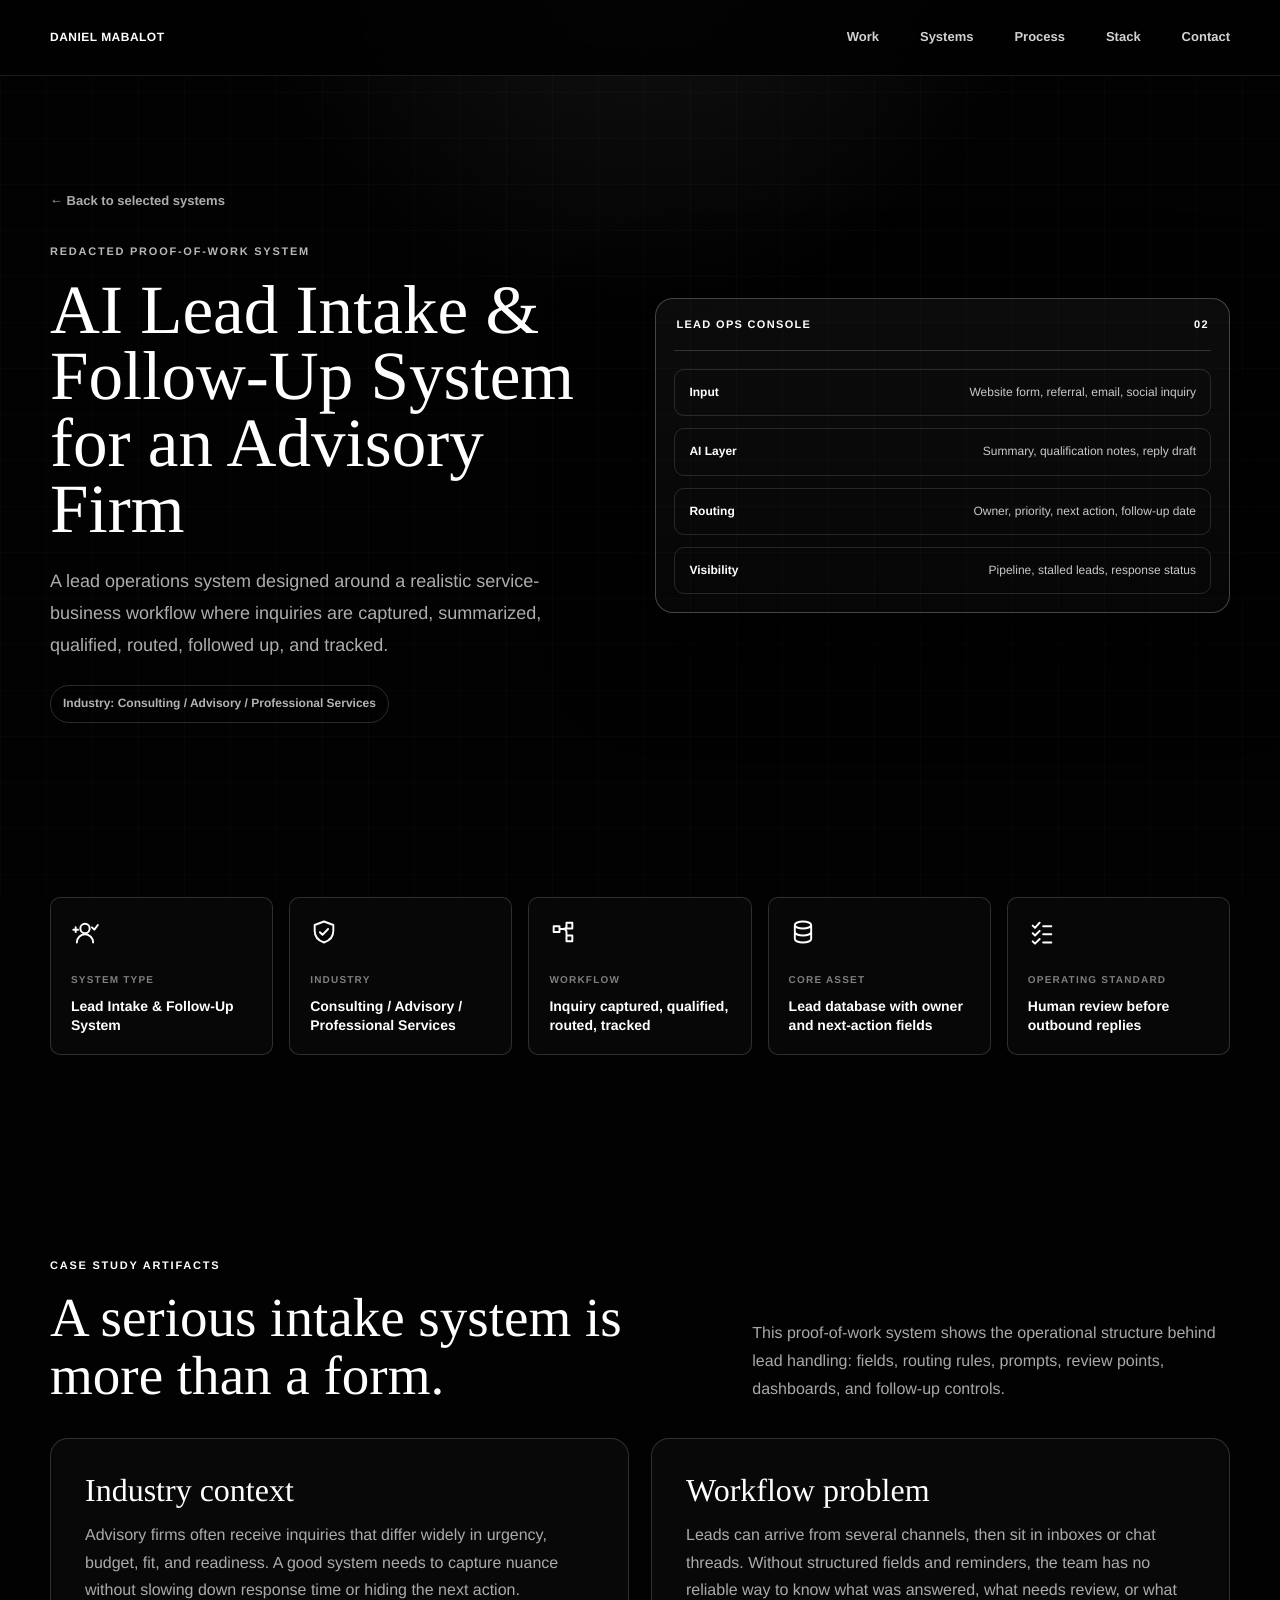
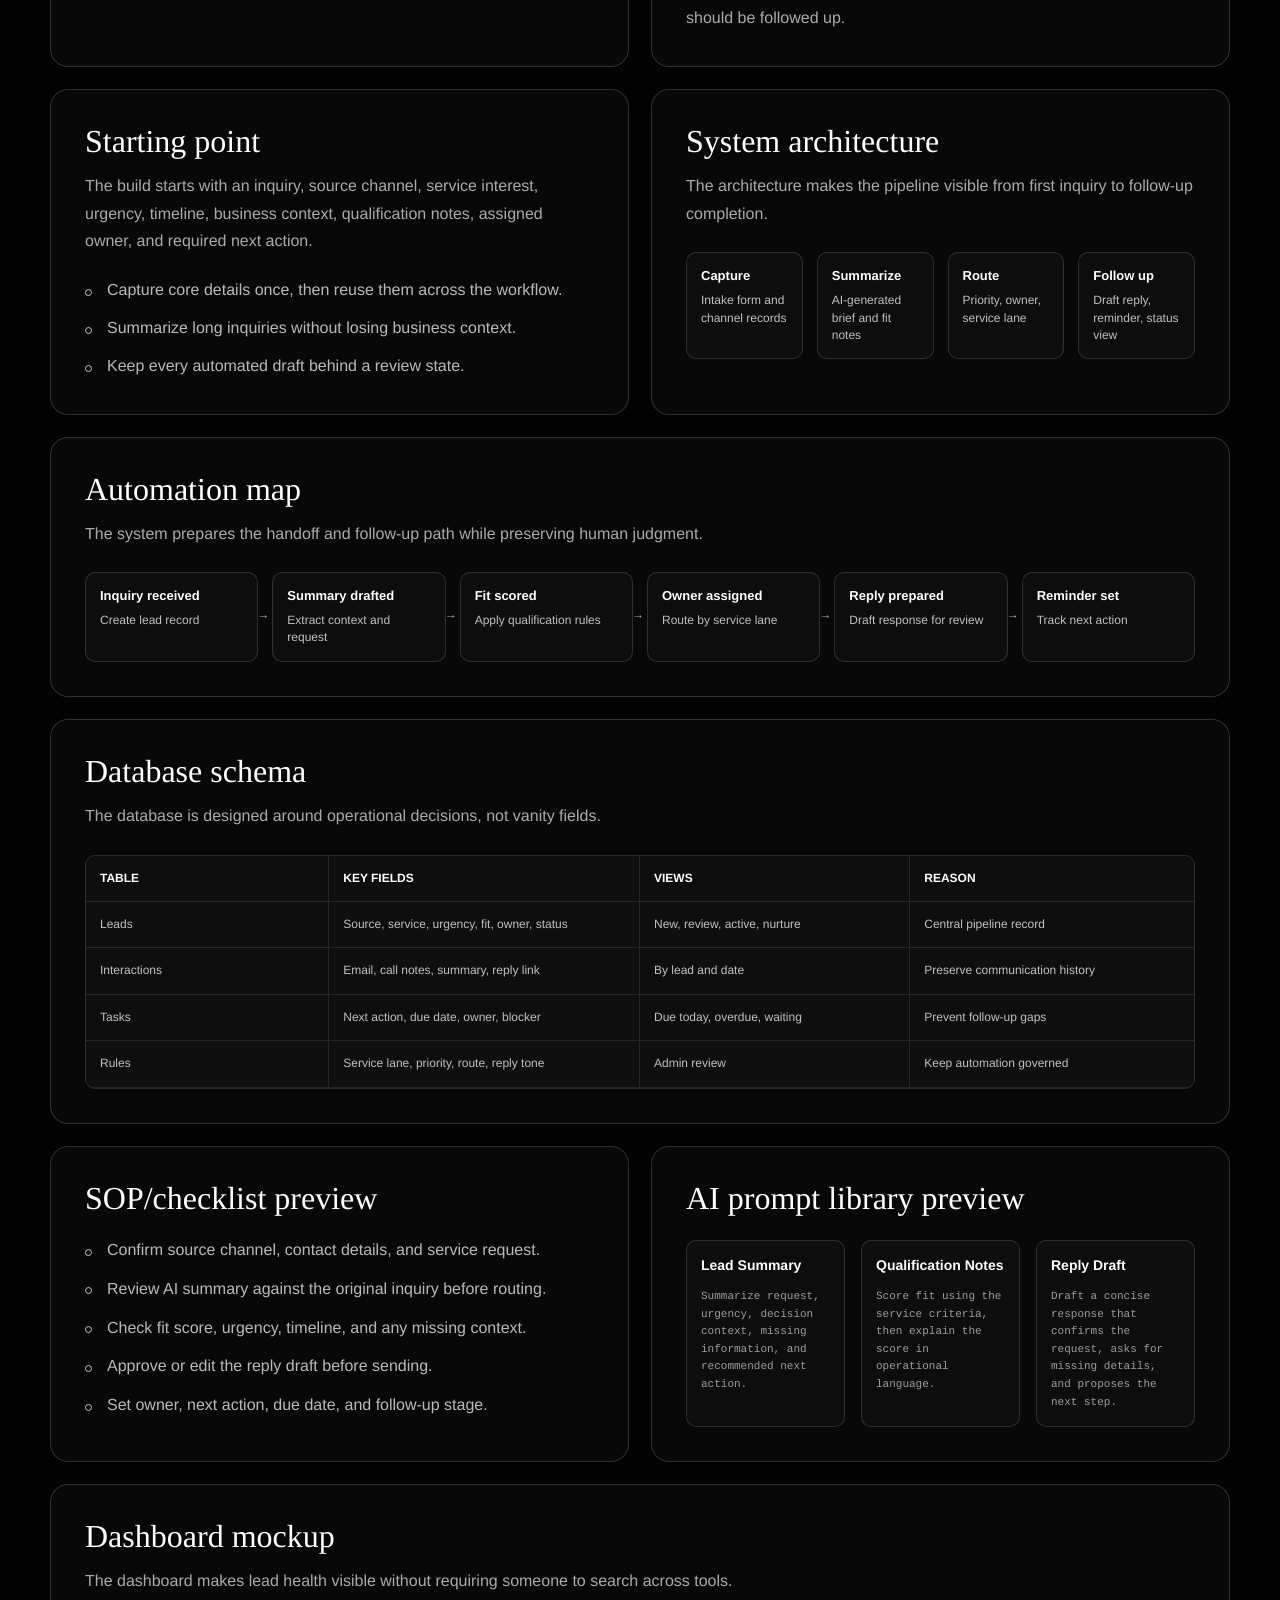
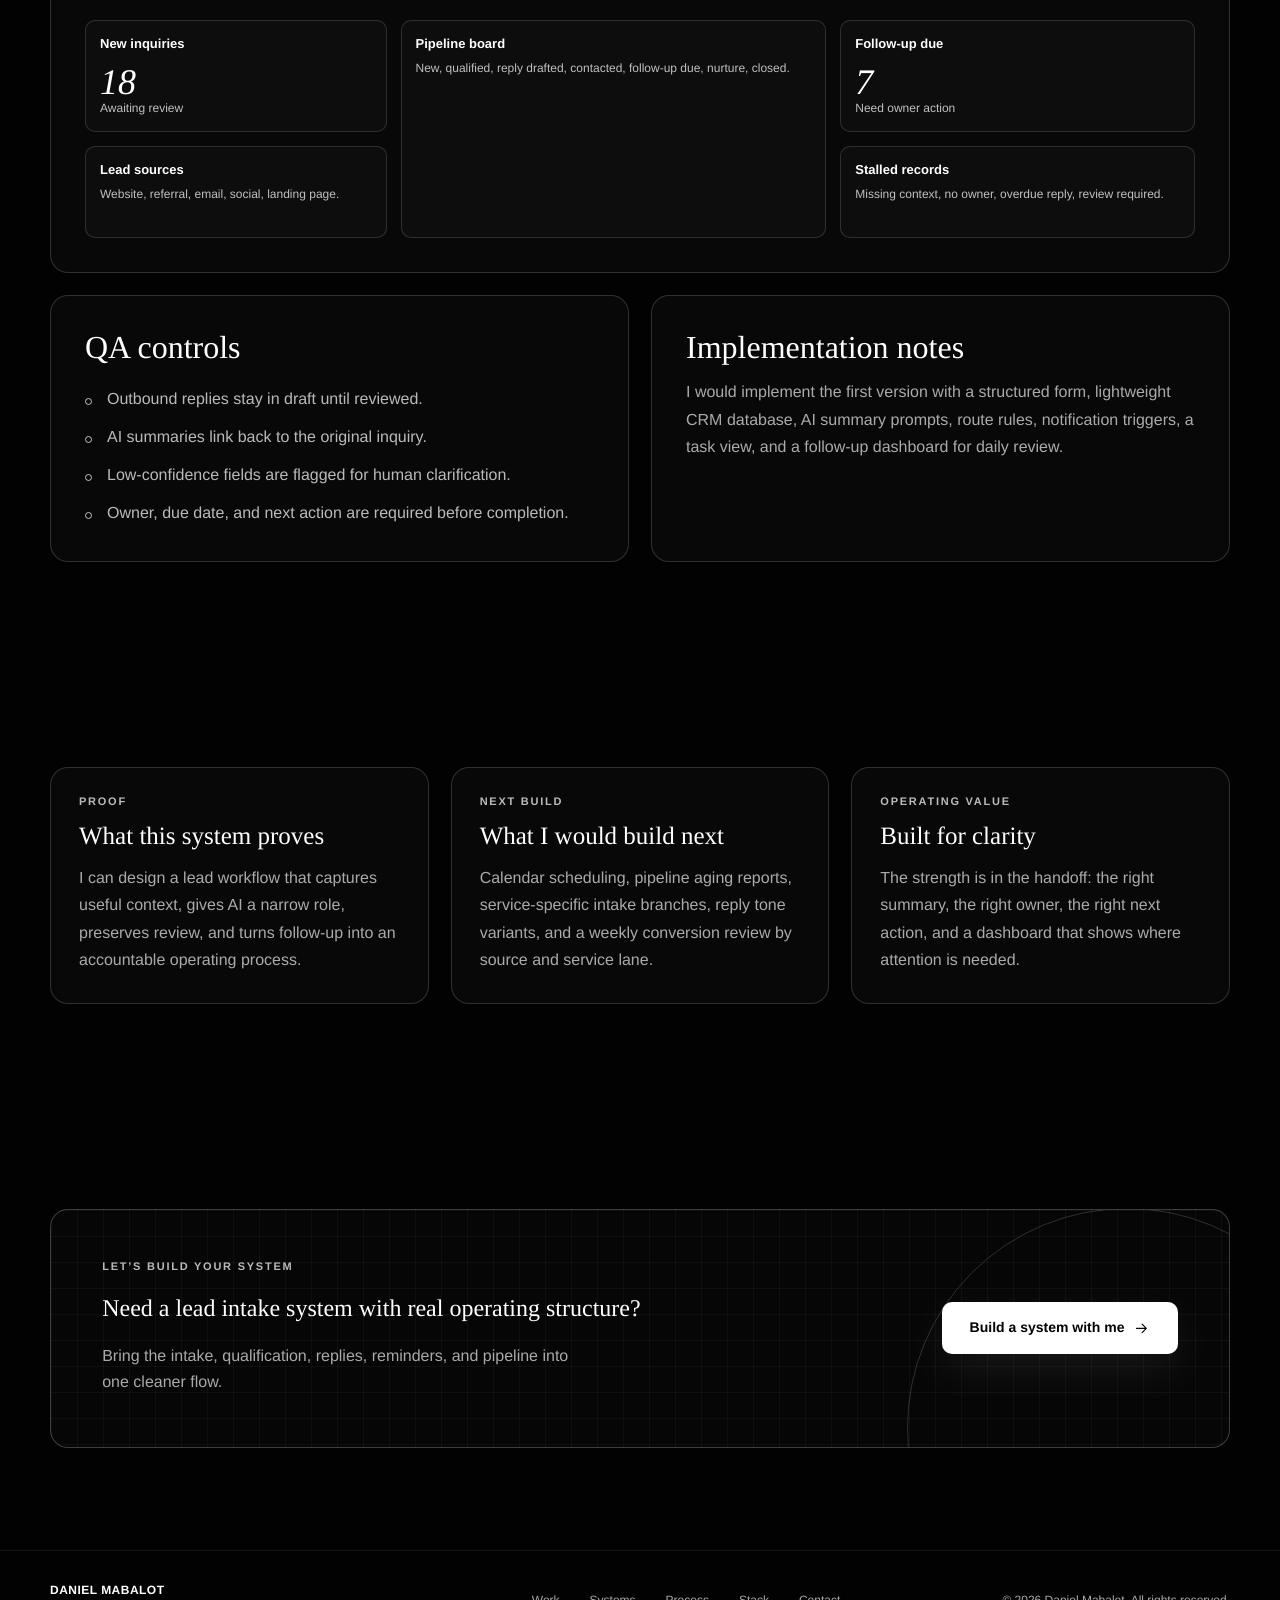
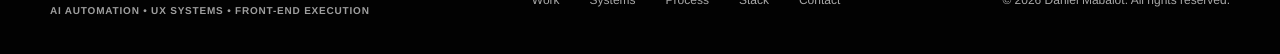
==== case-ai-lead-intake.html @ fab7bbd4 "Publish portfolio site" ====
<!DOCTYPE html>
<html lang="en">
  <head>
    <meta charset="UTF-8" />
    <meta name="viewport" content="width=device-width, initial-scale=1.0" />
    <meta
      name="description"
      content="Redacted Proof-of-Work System: AI Lead Intake & Follow-Up System for an Advisory Firm by Daniel Mabalot."
    />
    <title>AI Lead Intake &amp; Follow-Up System for an Advisory Firm — Daniel Mabalot</title>
    <meta name="theme-color" content="#020202" />
    <meta name="color-scheme" content="dark" />
    <link rel="canonical" href="https://dnyeldev.github.io/case-ai-lead-intake.html" />
    <meta property="og:site_name" content="Daniel Mabalot Portfolio" />
    <meta property="og:title" content="AI Lead Intake &amp; Follow-Up System for an Advisory Firm - Daniel Mabalot" />
    <meta
      property="og:description"
      content="Redacted Proof-of-Work System showing a structured intake, qualification, routing, follow-up, and tracking workflow."
    />
    <meta property="og:type" content="article" />
    <meta property="og:url" content="https://dnyeldev.github.io/case-ai-lead-intake.html" />
    <meta name="twitter:card" content="summary" />
    <meta name="twitter:title" content="AI Lead Intake &amp; Follow-Up System for an Advisory Firm - Daniel Mabalot" />
    <meta
      name="twitter:description"
      content="Redacted Proof-of-Work System showing a structured intake, qualification, routing, follow-up, and tracking workflow."
    />
    <link rel="stylesheet" href="styles.css?v=20260726" />
  </head>
  <body>
    <svg class="svg-sprite" aria-hidden="true">
      <symbol id="icon-intake" viewBox="0 0 24 24"><path d="M12 13a4 4 0 1 0 0-8 4 4 0 0 0 0 8ZM5 21a7 7 0 0 1 14 0M4 8v4M2 10h4M18 8l2 2 3-4"/></symbol>
      <symbol id="icon-file" viewBox="0 0 24 24"><path d="M7 3h7l4 4v14H7zM14 3v5h4M9.5 12h5M9.5 15.5h5M9.5 19h3"/></symbol>
      <symbol id="icon-process" viewBox="0 0 24 24"><path d="M4 7h5v5H4zM15 4h5v5h-5zM15 15h5v5h-5zM9 9.5h3.4c1.4 0 2.6-1.2 2.6-2.6M9 9.5h3.4c1.4 0 2.6 1.2 2.6 2.6v5.4"/></symbol>
      <symbol id="icon-deliver" viewBox="0 0 24 24"><path d="m4 12 16-7-5 16-3-7zM20 5l-8 9"/></symbol>
      <symbol id="icon-shield" viewBox="0 0 24 24"><path d="M12 3 20 6v5c0 5-3.2 8.5-8 10-4.8-1.5-8-5-8-10V6zM8.5 12.2l2.2 2.2 4.8-5"/></symbol>
      <symbol id="icon-target" viewBox="0 0 24 24"><path d="M12 21a9 9 0 1 0 0-18 9 9 0 0 0 0 18ZM12 16a4 4 0 1 0 0-8 4 4 0 0 0 0 8ZM12 2v4M12 18v4M2 12h4M18 12h4"/></symbol>
      <symbol id="icon-layers" viewBox="0 0 24 24"><path d="m12 3 8 4-8 4-8-4zM4 12l8 4 8-4M4 17l8 4 8-4"/></symbol>
      <symbol id="icon-grid" viewBox="0 0 24 24"><path d="M4 5h6v6H4zM14 5h6v6h-6zM4 15h6v4H4zM14 15h6v4h-6z"/></symbol>
      <symbol id="icon-code" viewBox="0 0 24 24"><path d="m9 7-5 5 5 5M15 7l5 5-5 5M13 4l-2 16"/></symbol>
      <symbol id="icon-database" viewBox="0 0 24 24"><path d="M5 6c0-1.7 3.1-3 7-3s7 1.3 7 3-3.1 3-7 3-7-1.3-7-3zM5 6v6c0 1.7 3.1 3 7 3s7-1.3 7-3V6M5 12v6c0 1.7 3.1 3 7 3s7-1.3 7-3v-6"/></symbol>
      <symbol id="icon-chart" viewBox="0 0 24 24"><path d="M4 19V5M4 19h16M8 16v-5M12 16V8M16 16v-8M20 16v-3"/></symbol>
      <symbol id="icon-checklist" viewBox="0 0 24 24"><path d="M4 6.5 6 8.5 10 4M13 7h7M4 13l2 2 4-4M13 14h7M4 20l2 2 4-4M13 21h7"/></symbol>
      <symbol id="icon-arrow" viewBox="0 0 24 24"><path d="M5 12h14M13 6l6 6-6 6"/></symbol>
      <symbol id="icon-ai" viewBox="0 0 24 24"><path d="M9 4.5a3 3 0 0 0-3 3v.4a3.4 3.4 0 0 0 0 6.2v.4a3 3 0 0 0 4.8 2.4M15 4.5a3 3 0 0 1 3 3v.4a3.4 3.4 0 0 1 0 6.2v.4a3 3 0 0 1-4.8 2.4M12 5v14M8.5 9H12M12 15h3.5M8.5 13H12M12 10h3.5"/></symbol>
    </svg>

    <a class="skip-link" href="#main">Skip to content</a>

    <header class="site-header" data-header>
      <div class="container header-inner">
        <a class="brand" href="./" aria-label="Daniel Mabalot home">
          <span>DANIEL MABALOT</span>
        </a>
        <button class="nav-toggle" type="button" aria-expanded="false" aria-controls="site-nav" aria-label="Toggle navigation" data-nav-toggle>
          <span></span><span></span>
        </button>
        <nav class="site-nav" id="site-nav" aria-label="Primary navigation" data-nav>
          <a href="./#work">Work</a>
          <a href="./#systems">Systems</a>
          <a href="./#process">Process</a>
          <a href="./#stack">Stack</a>
          <a href="./#contact">Contact</a>
        </nav>
      </div>
    </header>

    <main id="main" class="case-page">
      <section class="case-hero">
        <div class="container case-hero-grid">
          <div class="reveal">
            <a class="back-link" href="./#work">← Back to selected systems</a>
            <p class="eyebrow">Redacted Proof-of-Work System</p>
            <h1 class="case-title">AI Lead Intake &amp; Follow-Up System for an Advisory Firm</h1>
            <p class="case-subtitle">
              A lead operations system designed around a realistic service-business workflow where inquiries are
              captured, summarized, qualified, routed, followed up, and tracked.
            </p>
            <span class="proof-note">Industry: Consulting / Advisory / Professional Services</span>
          </div>

          <aside class="case-console reveal" aria-label="Lead intake console">
            <div class="case-console-title"><span>Lead Ops Console</span><span>02</span></div>
            <div class="console-stack">
              <span><b>Input</b> Website form, referral, email, social inquiry</span>
              <span><b>AI Layer</b> Summary, qualification notes, reply draft</span>
              <span><b>Routing</b> Owner, priority, next action, follow-up date</span>
              <span><b>Visibility</b> Pipeline, stalled leads, response status</span>
            </div>
          </aside>
        </div>
      </section>

      <section class="section">
        <div class="container snapshot-grid">
          <article class="reveal"><svg><use href="#icon-intake"></use></svg><span>System Type</span><strong>Lead Intake &amp; Follow-Up System</strong></article>
          <article class="reveal"><svg><use href="#icon-shield"></use></svg><span>Industry</span><strong>Consulting / Advisory / Professional Services</strong></article>
          <article class="reveal"><svg><use href="#icon-process"></use></svg><span>Workflow</span><strong>Inquiry captured, qualified, routed, tracked</strong></article>
          <article class="reveal"><svg><use href="#icon-database"></use></svg><span>Core Asset</span><strong>Lead database with owner and next-action fields</strong></article>
          <article class="reveal"><svg><use href="#icon-checklist"></use></svg><span>Operating Standard</span><strong>Human review before outbound replies</strong></article>
        </div>
      </section>

      <section class="section">
        <div class="container case-section-heading">
          <div>
            <p class="eyebrow reveal">Case Study Artifacts</p>
            <h2 class="case-section-title reveal">A serious intake system is more than a form.</h2>
          </div>
          <p class="reveal">
            This proof-of-work system shows the operational structure behind lead handling: fields, routing rules,
            prompts, review points, dashboards, and follow-up controls.
          </p>
        </div>

        <div class="container artifact-grid">
          <article class="artifact-card reveal">
            <h3>Industry context</h3>
            <p>
              Advisory firms often receive inquiries that differ widely in urgency, budget, fit, and readiness. A good
              system needs to capture nuance without slowing down response time or hiding the next action.
            </p>
          </article>

          <article class="artifact-card reveal">
            <h3>Workflow problem</h3>
            <p>
              Leads can arrive from several channels, then sit in inboxes or chat threads. Without structured fields and
              reminders, the team has no reliable way to know what was answered, what needs review, or what should be
              followed up.
            </p>
          </article>

          <article class="artifact-card reveal">
            <h3>Starting point</h3>
            <p>
              The build starts with an inquiry, source channel, service interest, urgency, timeline, business context,
              qualification notes, assigned owner, and required next action.
            </p>
            <ul class="artifact-list">
              <li>Capture core details once, then reuse them across the workflow.</li>
              <li>Summarize long inquiries without losing business context.</li>
              <li>Keep every automated draft behind a review state.</li>
            </ul>
          </article>

          <article class="artifact-card reveal">
            <h3>System architecture</h3>
            <p>The architecture makes the pipeline visible from first inquiry to follow-up completion.</p>
            <div class="architecture-grid">
              <span><b>Capture</b> Intake form and channel records</span>
              <span><b>Summarize</b> AI-generated brief and fit notes</span>
              <span><b>Route</b> Priority, owner, service lane</span>
              <span><b>Follow up</b> Draft reply, reminder, status view</span>
            </div>
          </article>

          <article class="artifact-card wide reveal">
            <h3>Automation map</h3>
            <p>The system prepares the handoff and follow-up path while preserving human judgment.</p>
            <div class="automation-map">
              <span><b>Inquiry received</b> Create lead record</span>
              <span><b>Summary drafted</b> Extract context and request</span>
              <span><b>Fit scored</b> Apply qualification rules</span>
              <span><b>Owner assigned</b> Route by service lane</span>
              <span><b>Reply prepared</b> Draft response for review</span>
              <span><b>Reminder set</b> Track next action</span>
            </div>
          </article>

          <article class="artifact-card wide reveal">
            <h3>Database schema</h3>
            <p>The database is designed around operational decisions, not vanity fields.</p>
            <div class="schema-table">
              <span>Table</span><span>Key Fields</span><span>Views</span><span>Reason</span>
              <span>Leads</span><span>Source, service, urgency, fit, owner, status</span><span>New, review, active, nurture</span><span>Central pipeline record</span>
              <span>Interactions</span><span>Email, call notes, summary, reply link</span><span>By lead and date</span><span>Preserve communication history</span>
              <span>Tasks</span><span>Next action, due date, owner, blocker</span><span>Due today, overdue, waiting</span><span>Prevent follow-up gaps</span>
              <span>Rules</span><span>Service lane, priority, route, reply tone</span><span>Admin review</span><span>Keep automation governed</span>
            </div>
          </article>

          <article class="artifact-card reveal">
            <h3>SOP/checklist preview</h3>
            <ul class="checklist-preview">
              <li>Confirm source channel, contact details, and service request.</li>
              <li>Review AI summary against the original inquiry before routing.</li>
              <li>Check fit score, urgency, timeline, and any missing context.</li>
              <li>Approve or edit the reply draft before sending.</li>
              <li>Set owner, next action, due date, and follow-up stage.</li>
            </ul>
          </article>

          <article class="artifact-card reveal">
            <h3>AI prompt library preview</h3>
            <div class="prompt-library-grid">
              <div class="prompt-card">
                <strong>Lead Summary</strong>
                <code>Summarize request, urgency, decision context, missing information, and recommended next action.</code>
              </div>
              <div class="prompt-card">
                <strong>Qualification Notes</strong>
                <code>Score fit using the service criteria, then explain the score in operational language.</code>
              </div>
              <div class="prompt-card">
                <strong>Reply Draft</strong>
                <code>Draft a concise response that confirms the request, asks for missing details, and proposes the next step.</code>
              </div>
            </div>
          </article>

          <article class="artifact-card wide reveal">
            <h3>Dashboard mockup</h3>
            <p>The dashboard makes lead health visible without requiring someone to search across tools.</p>
            <div class="dashboard-mockup">
              <span><b>New inquiries</b><i class="metric-number">18</i>Awaiting review</span>
              <span><b>Pipeline board</b> New, qualified, reply drafted, contacted, follow-up due, nurture, closed.</span>
              <span><b>Follow-up due</b><i class="metric-number">7</i>Need owner action</span>
              <span><b>Lead sources</b> Website, referral, email, social, landing page.</span>
              <span><b>Stalled records</b> Missing context, no owner, overdue reply, review required.</span>
            </div>
          </article>

          <article class="artifact-card reveal">
            <h3>QA controls</h3>
            <ul class="artifact-list">
              <li>Outbound replies stay in draft until reviewed.</li>
              <li>AI summaries link back to the original inquiry.</li>
              <li>Low-confidence fields are flagged for human clarification.</li>
              <li>Owner, due date, and next action are required before completion.</li>
            </ul>
          </article>

          <article class="artifact-card reveal">
            <h3>Implementation notes</h3>
            <p>
              I would implement the first version with a structured form, lightweight CRM database, AI summary prompts,
              route rules, notification triggers, a task view, and a follow-up dashboard for daily review.
            </p>
          </article>
        </div>
      </section>

      <section class="section">
        <div class="container outcome-grid">
          <article class="outcome-card reveal">
            <p class="eyebrow">Proof</p>
            <h3>What this system proves</h3>
            <p>
              I can design a lead workflow that captures useful context, gives AI a narrow role, preserves review, and
              turns follow-up into an accountable operating process.
            </p>
          </article>
          <article class="outcome-card reveal">
            <p class="eyebrow">Next Build</p>
            <h3>What I would build next</h3>
            <p>
              Calendar scheduling, pipeline aging reports, service-specific intake branches, reply tone variants, and a
              weekly conversion review by source and service lane.
            </p>
          </article>
          <article class="outcome-card reveal">
            <p class="eyebrow">Operating Value</p>
            <h3>Built for clarity</h3>
            <p>
              The strength is in the handoff: the right summary, the right owner, the right next action, and a dashboard
              that shows where attention is needed.
            </p>
          </article>
        </div>
      </section>

      <section class="section case-cta">
        <div class="container cta-panel reveal">
          <div class="cta-copy">
            <p class="eyebrow">Let’s Build Your System</p>
            <h2>Need a lead intake system with real operating structure?</h2>
            <p>Bring the intake, qualification, replies, reminders, and pipeline into one cleaner flow.</p>
          </div>
          <a class="button button-primary" href="mailto:daniel.mabalot@icloud.com">Build a system with me <svg><use href="#icon-arrow"></use></svg></a>
        </div>
      </section>
    </main>

    <footer class="site-footer">
      <div class="container footer-inner">
        <a class="brand footer-brand" href="./" aria-label="Daniel Mabalot home">
          <span><strong>DANIEL MABALOT</strong><em>AI AUTOMATION • UX SYSTEMS • FRONT-END EXECUTION</em></span>
        </a>
        <nav aria-label="Footer navigation">
          <a href="./#work">Work</a>
          <a href="./#systems">Systems</a>
          <a href="./#process">Process</a>
          <a href="./#stack">Stack</a>
          <a href="./#contact">Contact</a>
        </nav>
        <p>© 2026 Daniel Mabalot. All rights reserved.</p>
      </div>
    </footer>

    <script src="script.js?v=20260728"></script>
  </body>
</html>
---- styles.css ----
:root {
  --black: #020202;
  --black-2: #080808;
  --black-3: #101010;
  --white: #ffffff;
  --off-white: #f4f2ee;
  --gray-100: #eeeeee;
  --gray-300: #c7c7c7;
  --gray-500: #858585;
  --gray-700: #444444;
  --border-dark: rgba(255, 255, 255, 0.16);
  --border-strong: rgba(255, 255, 255, 0.28);
  --border-light: rgba(0, 0, 0, 0.12);
  --container: 1180px;
  --container-wide: 1240px;
  --header-height: 76px;
  --radius-sm: 10px;
  --radius-md: 18px;
  --radius-lg: 24px;
  --heading-font: ui-serif, Georgia, Cambria, "Times New Roman", serif;
  --body-font: -apple-system, BlinkMacSystemFont, "SF Pro Text", "Inter", "Helvetica Neue", Arial, sans-serif;
  --mono-font: "SFMono-Regular", Consolas, "Liberation Mono", Menlo, monospace;
  --ease: cubic-bezier(0.22, 1, 0.36, 1);
  color-scheme: dark;
}

*,
*::before,
*::after {
  box-sizing: border-box;
}

html {
  scroll-behavior: smooth;
  scroll-padding-top: calc(var(--header-height) + 22px);
}

body {
  position: relative;
  min-width: 320px;
  margin: 0;
  overflow-x: hidden;
  background: var(--black);
  color: rgba(255, 255, 255, 0.9);
  font-family: var(--body-font);
  font-size: 16px;
  line-height: 1.6;
  letter-spacing: 0;
  -webkit-font-smoothing: antialiased;
  text-rendering: geometricPrecision;
}

body::before {
  position: fixed;
  inset: 0;
  z-index: -2;
  content: "";
  background:
    linear-gradient(rgba(255, 255, 255, 0.018) 1px, transparent 1px),
    linear-gradient(90deg, rgba(255, 255, 255, 0.018) 1px, transparent 1px),
    radial-gradient(circle at 50% -12%, rgba(255, 255, 255, 0.08), transparent 38%);
  background-size: 46px 46px, 46px 46px, 100% 820px;
  background-repeat: repeat, repeat, no-repeat;
}

body.nav-open {
  overflow: hidden;
}

a {
  color: inherit;
  text-decoration: none;
}

button,
a {
  -webkit-tap-highlight-color: transparent;
}

button {
  font: inherit;
}

p,
h1,
h2,
h3,
h4,
ul,
ol {
  margin: 0;
}

ul,
ol {
  padding: 0;
}

li {
  list-style: none;
}

:focus-visible {
  outline: 2px solid currentColor;
  outline-offset: 4px;
}

.svg-sprite {
  position: absolute;
  width: 0;
  height: 0;
  overflow: hidden;
}

svg {
  width: 1.25rem;
  height: 1.25rem;
  fill: none;
  stroke: currentColor;
  stroke-width: 1.65;
  stroke-linecap: round;
  stroke-linejoin: round;
}

.skip-link {
  position: fixed;
  left: 1rem;
  top: 1rem;
  z-index: 1000;
  transform: translateY(-150%);
  border: 1px solid var(--white);
  border-radius: var(--radius-sm);
  background: var(--white);
  color: var(--black);
  padding: 0.7rem 1rem;
  font-size: 0.84rem;
  font-weight: 800;
  transition: transform 180ms var(--ease);
}

.skip-link:focus {
  transform: translateY(0);
}

.container {
  width: min(100% - 44px, var(--container));
  margin-inline: auto;
}

.container-wide {
  width: min(100% - 44px, var(--container-wide));
  margin-inline: auto;
}

.eyebrow {
  color: currentColor;
  font-family: var(--body-font);
  font-size: 11px;
  font-weight: 820;
  letter-spacing: 0.16em;
  line-height: 1.2;
  text-transform: uppercase;
  opacity: 0.72;
}

.hero-title,
.section-title,
.case-title,
.case-section-title,
.story-copy h2,
.visual-card h3,
.system-card h3,
.artifact-card h3,
.artifact-card h4,
.outcome-card h3,
.cta-copy h2,
.case-cta h2 {
  font-family: var(--heading-font);
  font-weight: 500;
  letter-spacing: 0;
}

.hero-title {
  max-width: 660px;
  color: var(--white);
  font-size: clamp(42px, 3.9vw, 56px);
  line-height: 1.05;
}

.section-title {
  max-width: 700px;
  color: var(--white);
  font-size: clamp(34px, 4.4vw, 58px);
  line-height: 1.02;
}

.title-line {
  display: block;
}

.lead-line {
  display: block;
}

#systems-title {
  max-width: 860px;
}

.section-lead,
.hero-lead,
.case-subtitle {
  max-width: 680px;
  color: rgba(255, 255, 255, 0.68);
  font-size: clamp(16px, 1.55vw, 18px);
  line-height: 1.76;
}

.button {
  display: inline-flex;
  align-items: center;
  justify-content: center;
  gap: 0.55rem;
  min-height: 52px;
  border: 1px solid transparent;
  border-radius: var(--radius-sm);
  padding: 0.92rem 1.16rem;
  font-size: 14px;
  font-weight: 800;
  line-height: 1.12;
  text-align: center;
  transition: transform 180ms var(--ease), background 180ms var(--ease), border-color 180ms var(--ease);
}

.button:hover {
  transform: translateY(-2px);
}

.button svg {
  width: 1.05rem;
  height: 1.05rem;
}

.button-primary {
  background: var(--white);
  color: var(--black);
  box-shadow: 0 16px 48px rgba(255, 255, 255, 0.08);
}

.button-primary:hover {
  background: var(--gray-100);
}

.button-secondary {
  border-color: var(--border-strong);
  color: var(--white);
}

.button-secondary:hover {
  border-color: rgba(255, 255, 255, 0.42);
  background: rgba(255, 255, 255, 0.06);
}

.site-header {
  position: sticky;
  top: 0;
  z-index: 100;
  height: var(--header-height);
  border-bottom: 1px solid rgba(255, 255, 255, 0.1);
  background: rgba(2, 2, 2, 0.86);
  backdrop-filter: blur(18px);
}

.header-inner {
  display: flex;
  align-items: center;
  justify-content: space-between;
  height: 100%;
  gap: 2rem;
}

.brand {
  display: inline-flex;
  align-items: center;
  min-width: max-content;
  color: var(--white);
  font-size: 12px;
  font-weight: 850;
  letter-spacing: 0.04em;
  text-transform: uppercase;
}

.site-nav {
  display: flex;
  align-items: center;
  gap: clamp(1.4rem, 3.2vw, 3.4rem);
}

.site-nav a {
  position: relative;
  color: rgba(255, 255, 255, 0.82);
  font-size: 13px;
  font-weight: 750;
  transition: color 160ms var(--ease);
}

.site-nav a:hover,
.site-nav a.is-active,
.site-nav a[aria-current="true"] {
  color: var(--white);
}

.site-nav a::after {
  position: absolute;
  left: 0;
  right: 0;
  bottom: -10px;
  height: 1px;
  transform: scaleX(0);
  transform-origin: center;
  background: rgba(255, 255, 255, 0.76);
  content: "";
  transition: transform 180ms var(--ease);
}

.site-nav a:hover::after,
.site-nav a.is-active::after,
.site-nav a[aria-current="true"]::after {
  transform: scaleX(1);
}

.nav-toggle {
  display: none;
  width: 44px;
  height: 44px;
  border: 1px solid var(--border-dark);
  border-radius: var(--radius-sm);
  background: transparent;
  color: var(--white);
}

.nav-toggle span {
  display: block;
  width: 18px;
  height: 1px;
  margin: 5px auto;
  background: currentColor;
  transition: transform 180ms var(--ease), opacity 180ms var(--ease);
}

.nav-toggle[aria-expanded="true"] span:first-child {
  transform: translateY(3px) rotate(45deg);
}

.nav-toggle[aria-expanded="true"] span:last-child {
  transform: translateY(-3px) rotate(-45deg);
}

.hero {
  padding: clamp(54px, 6vw, 88px) 0 clamp(58px, 6vw, 82px);
}

.hero-layout {
  display: grid;
  grid-template-columns: minmax(0, 0.9fr) minmax(560px, 1.22fr);
  align-items: center;
  gap: clamp(56px, 7vw, 118px);
  width: min(100% - 128px, 1500px);
}

.hero-copy {
  display: grid;
  gap: 30px;
}

.hero-actions {
  display: flex;
  flex-wrap: wrap;
  gap: 20px;
  padding-top: 4px;
}

.cred-row {
  display: grid;
  grid-template-columns: repeat(3, minmax(0, 1fr));
  gap: 28px;
  margin-top: 44px;
  padding-top: 36px;
  border-top: 1px solid var(--border-dark);
}

.cred-row article {
  display: grid;
  grid-template-columns: auto minmax(0, 1fr);
  gap: 16px;
  min-width: 0;
}

.cred-row svg {
  width: 34px;
  height: 34px;
}

.cred-row strong {
  display: block;
  color: var(--white);
  font-size: 14px;
  line-height: 1.28;
}

.cred-row span {
  display: block;
  margin-top: 7px;
  color: rgba(255, 255, 255, 0.62);
  font-size: 12px;
  line-height: 1.45;
}

.system-console,
.case-console {
  min-width: 0;
  border: 1px solid rgba(255, 255, 255, 0.24);
  border-radius: var(--radius-md);
  background: linear-gradient(180deg, rgba(255, 255, 255, 0.045), rgba(255, 255, 255, 0.018));
  box-shadow: 0 32px 100px rgba(0, 0, 0, 0.52);
  overflow: hidden;
}

.console-topbar {
  display: flex;
  align-items: center;
  justify-content: space-between;
  padding: 22px 26px;
  border-bottom: 1px solid var(--border-dark);
  color: var(--white);
  font-size: 11px;
  font-weight: 850;
  letter-spacing: 0.12em;
  text-transform: uppercase;
}

.console-section-title,
.panel-label {
  color: rgba(255, 255, 255, 0.78);
  font-size: 10px;
  font-weight: 850;
  letter-spacing: 0.09em;
  text-transform: uppercase;
}

.console-section-title {
  padding: 24px 28px 16px;
}

.console-pipeline {
  display: grid;
  grid-template-columns: repeat(5, minmax(0, 1fr));
  gap: 38px;
  padding: 0 28px 32px;
}

.console-pipeline > div {
  position: relative;
  display: grid;
  place-items: center;
  min-height: 112px;
  border: 1px solid var(--border-dark);
  border-radius: var(--radius-sm);
  padding: 18px 12px;
  text-align: center;
}

.console-pipeline > div:not(:last-child)::after {
  position: absolute;
  right: -28px;
  top: 50%;
  content: "→";
  color: rgba(255, 255, 255, 0.72);
  transform: translateY(-50%);
}

.console-pipeline svg {
  width: 28px;
  height: 28px;
  margin-bottom: 10px;
}

.console-pipeline strong,
.console-pipeline span {
  display: block;
}

.console-pipeline strong {
  color: var(--white);
  font-size: 12px;
}

.console-pipeline span {
  margin-top: 5px;
  color: rgba(255, 255, 255, 0.56);
  font-size: 10px;
  font-style: italic;
}

.console-grid {
  display: grid;
  grid-template-columns: 0.92fr 1.68fr;
  border-top: 1px solid var(--border-dark);
}

.console-panel {
  min-width: 0;
  min-height: 188px;
  border-right: 1px solid var(--border-dark);
  border-bottom: 1px solid var(--border-dark);
  padding: 24px;
}

.console-panel:nth-child(2n) {
  border-right: 0;
}

.status-line {
  display: flex;
  align-items: center;
  justify-content: space-between;
  gap: 12px;
  margin-top: 18px;
  color: rgba(255, 255, 255, 0.75);
  font-size: 11px;
}

.status-line strong {
  display: inline-flex;
  align-items: center;
  gap: 5px;
  color: var(--white);
  font-size: 10px;
  font-weight: 760;
}

.status-line strong::before {
  width: 5px;
  height: 5px;
  border-radius: 50%;
  background: var(--white);
  content: "";
}

.console-table {
  display: grid;
  grid-template-columns: 0.7fr 1.3fr 1fr 0.8fr 0.9fr;
  gap: 16px 22px;
  margin-top: 18px;
  color: rgba(255, 255, 255, 0.68);
  font-size: 10px;
  white-space: nowrap;
}

.console-table span:nth-child(-n + 5) {
  color: var(--white);
  font-weight: 800;
}

.prompt-list {
  display: grid;
  gap: 12px;
  margin-top: 16px;
}

.prompt-list span {
  display: flex;
  align-items: center;
  justify-content: space-between;
  gap: 10px;
  border-bottom: 1px solid rgba(255, 255, 255, 0.08);
  padding-bottom: 9px;
  color: rgba(255, 255, 255, 0.78);
  font-size: 11px;
}

.prompt-list svg {
  width: 15px;
  height: 15px;
  margin-right: 8px;
}

.report-preview {
  display: grid;
  grid-template-columns: minmax(0, 1fr) 100px;
  gap: 22px;
  margin-top: 18px;
}

.report-preview span,
.report-preview strong {
  display: block;
}

.report-preview span {
  color: rgba(255, 255, 255, 0.64);
  font-size: 11px;
}

.report-preview strong {
  color: var(--white);
  font-size: 12px;
}

.line-chart {
  width: 100%;
  height: 70px;
  margin-top: 16px;
}

.line-chart path {
  fill: none;
  stroke: var(--white);
  stroke-width: 1.4;
}

.report-metrics {
  display: grid;
  align-content: center;
  gap: 2px;
  padding-left: 18px;
  border-left: 1px solid var(--border-dark);
}

.report-metrics strong {
  font-size: 30px;
}

.console-note {
  margin-top: -10px;
  color: rgba(255, 255, 255, 0.56);
  font-size: 11px;
}

.trust-strip {
  padding: 24px 0 48px;
}

.trust-card {
  display: grid;
  grid-template-columns: repeat(4, minmax(0, 1fr));
  gap: 0;
  width: min(100% - 96px, 1500px);
  margin-inline: auto;
  border: 1px solid var(--border-dark);
  border-radius: var(--radius-md);
  background:
    radial-gradient(circle at 50% -40%, rgba(255, 255, 255, 0.12), transparent 48%),
    linear-gradient(180deg, rgba(255, 255, 255, 0.055), rgba(255, 255, 255, 0.022));
  color: var(--white);
  padding: 0;
  box-shadow: 0 30px 90px rgba(0, 0, 0, 0.28);
}

.trust-card article {
  display: grid;
  grid-template-columns: auto minmax(0, 1fr);
  gap: 22px;
  padding: 32px 36px;
  border-right: 1px solid var(--border-dark);
}

.trust-card article:last-child {
  border-right: 0;
}

.trust-card svg {
  width: 40px;
  height: 40px;
}

.trust-card strong {
  display: block;
  font-size: 14px;
  font-weight: 850;
}

.trust-card span {
  display: block;
  margin-top: 8px;
  color: rgba(255, 255, 255, 0.62);
  font-size: 13px;
  line-height: 1.5;
}

.section {
  padding: clamp(74px, 9vw, 126px) 0;
}

.stack-section {
  padding-bottom: clamp(54px, 6vw, 86px);
}

.split-heading,
.stack-heading {
  display: grid;
  grid-template-columns: minmax(0, 1fr) minmax(280px, 0.72fr);
  align-items: end;
  gap: 32px;
  margin-bottom: 46px;
}

.split-heading .eyebrow,
.stack-heading .eyebrow {
  margin-bottom: 18px;
}

.systems-section .split-heading {
  grid-template-columns: minmax(780px, 1fr) minmax(500px, 0.55fr);
  width: min(100% - 96px, 1360px);
}

.systems-lead {
  max-width: 560px;
}

.systems-grid {
  display: grid;
  grid-template-columns: minmax(0, 1fr) minmax(0, 1fr) minmax(320px, 0.95fr);
  grid-template-rows: repeat(3, minmax(152px, auto));
  gap: 32px;
  align-items: stretch;
}

.system-card {
  position: relative;
  display: flex;
  min-width: 0;
  min-height: 152px;
  overflow: hidden;
  border: 1px solid var(--border-dark);
  border-radius: var(--radius-sm);
  background:
    radial-gradient(circle at 50% 12%, rgba(255, 255, 255, 0.08), transparent 45%),
    rgba(255, 255, 255, 0.025);
  color: var(--white);
  transition: transform 180ms var(--ease), border-color 180ms var(--ease), background 180ms var(--ease);
}

.system-card:hover {
  transform: translateY(-4px);
  border-color: rgba(255, 255, 255, 0.36);
  background-color: rgba(255, 255, 255, 0.05);
}

.system-card:focus-visible,
.back-link:focus-visible,
.button:focus-visible {
  outline: 2px solid var(--white);
  outline-offset: 5px;
}

.system-card-large {
  grid-row: 1 / 4;
  min-height: 460px;
  flex-direction: column;
  justify-content: space-between;
  padding: 36px 32px 30px;
}

.system-card-large:nth-child(1) {
  grid-column: 1;
}

.system-card-large:nth-child(2) {
  grid-column: 2;
}

.system-card-small {
  align-items: center;
  justify-content: space-between;
  gap: 24px;
  padding: 34px;
}

.system-card-small:nth-child(3) {
  grid-column: 3;
  grid-row: 1;
}

.system-card-small:nth-child(4) {
  grid-column: 3;
  grid-row: 2;
}

.system-card-small:nth-child(5) {
  grid-column: 3;
  grid-row: 3;
}

.system-card-copy {
  display: grid;
  gap: 15px;
}

.system-card .system-label {
  width: fit-content;
  max-width: 100%;
  color: rgba(255, 255, 255, 0.52);
  font-size: 9px;
  font-weight: 850;
  letter-spacing: 0.16em;
  line-height: 1.35;
  text-transform: uppercase;
}

.system-card h3 {
  max-width: 410px;
  color: var(--white);
  font-size: clamp(22px, 2.15vw, 30px);
  line-height: 1.04;
}

.system-card-small h3 {
  font-size: clamp(20px, 2.1vw, 24px);
}

.system-card p {
  max-width: 350px;
  color: rgba(255, 255, 255, 0.68);
  font-size: 14px;
  line-height: 1.58;
}

.content-os-map {
  position: relative;
  display: grid;
  grid-template-columns: 1fr;
  gap: 12px;
  margin: 36px 0 40px;
  padding: 18px;
  border: 1px solid rgba(255, 255, 255, 0.14);
  border-radius: var(--radius-sm);
  background:
    linear-gradient(rgba(255, 255, 255, 0.028) 1px, transparent 1px),
    linear-gradient(90deg, rgba(255, 255, 255, 0.028) 1px, transparent 1px),
    rgba(255, 255, 255, 0.018);
  background-size: 24px 24px;
}

.content-os-map::before {
  position: absolute;
  inset: 18px;
  border: 1px solid rgba(255, 255, 255, 0.045);
  border-radius: calc(var(--radius-sm) - 6px);
  pointer-events: none;
  content: "";
}

.content-map-rail,
.content-engine-card,
.content-output-board,
.content-control-row {
  position: relative;
  z-index: 1;
}

.content-map-rail {
  display: flex;
  align-items: center;
  justify-content: space-between;
  gap: 14px;
  min-height: 46px;
  border-bottom: 1px solid rgba(255, 255, 255, 0.1);
  padding: 0 2px 14px;
}

.content-map-rail span,
.content-control-row span {
  display: inline-flex;
  align-items: center;
  gap: 9px;
}

.content-map-rail svg,
.content-engine-card svg,
.content-output-board svg,
.content-control-row svg {
  flex: 0 0 auto;
  width: 17px;
  height: 17px;
  color: rgba(255, 255, 255, 0.82);
}

.content-map-rail span {
  color: var(--white);
  font-size: 12px;
  font-weight: 850;
}

.content-map-rail b {
  border: 1px solid rgba(255, 255, 255, 0.14);
  border-radius: 999px;
  color: rgba(255, 255, 255, 0.62);
  font-family: var(--mono-font);
  font-size: 9px;
  font-weight: 850;
  letter-spacing: 0.1em;
  padding: 7px 10px;
}

.content-engine-card {
  display: flex;
  align-items: center;
  justify-content: space-between;
  gap: 18px;
  min-height: 104px;
  border: 1px solid rgba(255, 255, 255, 0.15);
  border-radius: var(--radius-sm);
  background:
    radial-gradient(circle at 20% 8%, rgba(255, 255, 255, 0.12), transparent 38%),
    rgba(255, 255, 255, 0.032);
  padding: 20px;
}

.content-engine-card span {
  display: block;
  margin-bottom: 10px;
  color: rgba(255, 255, 255, 0.52);
  font-size: 10px;
  font-weight: 850;
  letter-spacing: 0.12em;
  line-height: 1.2;
  text-transform: uppercase;
}

.content-engine-card strong {
  display: block;
  max-width: 270px;
  color: var(--white);
  font-size: 14px;
  font-weight: 850;
  line-height: 1.35;
}

.content-engine-card > svg {
  width: 42px;
  height: 42px;
  border: 1px solid rgba(255, 255, 255, 0.15);
  border-radius: 13px;
  color: rgba(255, 255, 255, 0.72);
  padding: 11px;
}

.content-output-board {
  display: grid;
  grid-template-columns: repeat(4, minmax(0, 1fr));
  gap: 8px;
}

.content-output-board span {
  display: grid;
  gap: 8px;
  min-width: 0;
  border: 1px solid rgba(255, 255, 255, 0.16);
  border-radius: 10px;
  background: rgba(255, 255, 255, 0.024);
  padding: 14px 12px;
}

.content-output-board b {
  color: var(--white);
  font-size: 11px;
  font-weight: 850;
  line-height: 1;
}

.content-output-board em {
  color: rgba(255, 255, 255, 0.5);
  font-size: 9px;
  font-style: normal;
  font-weight: 800;
  letter-spacing: 0.08em;
  line-height: 1;
  text-transform: uppercase;
}

.content-control-row {
  display: grid;
  grid-template-columns: repeat(3, minmax(0, 1fr));
  gap: 8px;
}

.content-control-row span {
  justify-content: center;
  min-width: 0;
  border: 1px solid rgba(255, 255, 255, 0.13);
  border-radius: 999px;
  color: rgba(255, 255, 255, 0.62);
  font-size: 10px;
  font-weight: 850;
  line-height: 1;
  padding: 10px;
  text-align: center;
}

.lead-ops-preview {
  position: relative;
  display: grid;
  grid-template-columns: 1fr;
  gap: 12px;
  margin: 36px 0 40px;
  padding: 18px;
  border: 1px solid rgba(255, 255, 255, 0.14);
  border-radius: var(--radius-sm);
  background:
    linear-gradient(rgba(255, 255, 255, 0.028) 1px, transparent 1px),
    linear-gradient(90deg, rgba(255, 255, 255, 0.028) 1px, transparent 1px),
    rgba(255, 255, 255, 0.018);
  background-size: 24px 24px;
}

.lead-ops-preview::before {
  position: absolute;
  inset: 18px;
  border: 1px solid rgba(255, 255, 255, 0.045);
  border-radius: calc(var(--radius-sm) - 6px);
  pointer-events: none;
  content: "";
}

.lead-preview-top,
.lead-record-card,
.lead-pipeline-steps,
.lead-control-row {
  position: relative;
  z-index: 1;
}

.lead-preview-top {
  display: flex;
  align-items: center;
  justify-content: space-between;
  gap: 14px;
  min-height: 46px;
  border-bottom: 1px solid rgba(255, 255, 255, 0.1);
  padding: 0 2px 14px;
}

.lead-preview-top span,
.lead-control-row span {
  display: inline-flex;
  align-items: center;
  gap: 9px;
}

.lead-preview-top svg,
.lead-record-card svg,
.lead-pipeline-steps svg,
.lead-control-row svg {
  flex: 0 0 auto;
  width: 17px;
  height: 17px;
  color: rgba(255, 255, 255, 0.82);
}

.lead-preview-top span {
  color: var(--white);
  font-size: 12px;
  font-weight: 850;
}

.lead-preview-top b {
  border: 1px solid rgba(255, 255, 255, 0.14);
  border-radius: 999px;
  color: rgba(255, 255, 255, 0.62);
  font-family: var(--mono-font);
  font-size: 9px;
  font-weight: 850;
  letter-spacing: 0.1em;
  padding: 7px 10px;
  text-transform: uppercase;
}

.lead-record-card {
  display: grid;
  gap: 12px;
  min-height: 112px;
  border: 1px solid rgba(255, 255, 255, 0.15);
  border-radius: var(--radius-sm);
  background:
    radial-gradient(circle at 20% 8%, rgba(255, 255, 255, 0.12), transparent 38%),
    rgba(255, 255, 255, 0.032);
  padding: 18px;
}

.lead-record-card > div {
  display: flex;
  align-items: center;
  justify-content: space-between;
  gap: 14px;
}

.lead-record-card span {
  color: rgba(255, 255, 255, 0.58);
  font-size: 10px;
  font-weight: 850;
  letter-spacing: 0.12em;
  line-height: 1.2;
  text-transform: uppercase;
}

.lead-record-card b {
  border: 1px solid rgba(255, 255, 255, 0.14);
  border-radius: 999px;
  color: rgba(255, 255, 255, 0.72);
  font-family: var(--mono-font);
  font-size: 10px;
  font-weight: 850;
  letter-spacing: 0.06em;
  line-height: 1;
  padding: 7px 10px;
}

.lead-record-card strong {
  display: block;
  max-width: 280px;
  color: var(--white);
  font-size: 14px;
  font-weight: 850;
  line-height: 1.35;
}

.lead-record-card p {
  display: flex;
  flex-wrap: wrap;
  gap: 8px;
  max-width: none;
}

.lead-record-card em {
  border: 1px solid rgba(255, 255, 255, 0.13);
  border-radius: 999px;
  color: rgba(255, 255, 255, 0.58);
  font-size: 9px;
  font-style: normal;
  font-weight: 850;
  letter-spacing: 0.08em;
  line-height: 1;
  padding: 8px 10px;
  text-transform: uppercase;
}

.lead-pipeline-steps {
  display: grid;
  grid-template-columns: repeat(4, minmax(0, 1fr));
  gap: 8px;
}

.lead-pipeline-steps span {
  display: grid;
  gap: 8px;
  min-width: 0;
  border: 1px solid rgba(255, 255, 255, 0.16);
  border-radius: 10px;
  background: rgba(255, 255, 255, 0.024);
  padding: 14px 12px;
}

.lead-pipeline-steps b {
  color: var(--white);
  font-size: 11px;
  font-weight: 850;
  line-height: 1;
}

.lead-pipeline-steps em {
  color: rgba(255, 255, 255, 0.5);
  font-size: 9px;
  font-style: normal;
  font-weight: 800;
  letter-spacing: 0.08em;
  line-height: 1;
  text-transform: uppercase;
}

.lead-control-row {
  display: grid;
  grid-template-columns: repeat(3, minmax(0, 1fr));
  gap: 8px;
}

.lead-control-row span {
  justify-content: center;
  min-width: 0;
  border: 1px solid rgba(255, 255, 255, 0.13);
  border-radius: 999px;
  color: rgba(255, 255, 255, 0.62);
  font-size: 10px;
  font-weight: 850;
  line-height: 1;
  padding: 10px;
  text-align: center;
}

.card-link,
.card-arrow {
  display: flex;
  align-items: center;
  justify-content: space-between;
  gap: 12px;
  color: var(--white);
  font-size: 14px;
  font-weight: 850;
}

.card-arrow {
  position: absolute;
  right: 22px;
  bottom: 18px;
}

.corner-icon {
  width: 74px;
  height: 74px;
  color: rgba(255, 255, 255, 0.7);
}

.process-section {
  position: relative;
  padding-top: clamp(82px, 9vw, 132px);
}

.process-heading {
  display: grid;
  grid-template-columns: minmax(0, 0.95fr) minmax(360px, 0.58fr);
  align-items: end;
  gap: 56px;
  margin-bottom: 46px;
}

.process-heading .section-title {
  max-width: 760px;
  margin-top: 18px;
}

.process-heading .section-lead {
  max-width: 560px;
  margin-left: auto;
}

.process-board {
  position: relative;
  width: min(100% - 96px, 1500px);
}

.process-board::before {
  position: absolute;
  left: 18px;
  right: 18px;
  top: 47px;
  height: 1px;
  content: "";
  background: linear-gradient(90deg, transparent, rgba(255, 255, 255, 0.28), transparent);
  opacity: 0.8;
}

.process-row {
  display: grid;
  grid-template-columns: repeat(6, minmax(0, 1fr));
  gap: 18px;
  margin-top: 0;
}

.process-row article {
  position: relative;
  min-width: 0;
}

.process-row article:not(:last-child)::after {
  position: absolute;
  top: 38px;
  right: -13px;
  z-index: 2;
  width: 28px;
  height: 18px;
  content: "→";
  color: rgba(255, 255, 255, 0.72);
  font-size: 17px;
  font-weight: 700;
  line-height: 1;
  text-align: center;
}

.process-step {
  display: grid;
  grid-template-rows: auto auto 1fr auto;
  min-height: 292px;
  border: 1px solid rgba(255, 255, 255, 0.15);
  border-radius: var(--radius-sm);
  background:
    radial-gradient(circle at 50% 0%, rgba(255, 255, 255, 0.09), transparent 42%),
    linear-gradient(180deg, rgba(255, 255, 255, 0.038), rgba(255, 255, 255, 0.014));
  padding: 22px 20px 20px;
  transition: transform 180ms var(--ease), border-color 180ms var(--ease), background 180ms var(--ease);
}

.process-step:hover {
  transform: translateY(-3px);
  border-color: rgba(255, 255, 255, 0.3);
  background-color: rgba(255, 255, 255, 0.028);
}

.process-step-top {
  display: flex;
  align-items: center;
  justify-content: space-between;
  gap: 14px;
  margin-bottom: 30px;
}

.process-number {
  display: block;
  color: rgba(255, 255, 255, 0.76);
  font-family: var(--mono-font);
  font-size: 12px;
  font-weight: 850;
  letter-spacing: 0.08em;
}

.process-node {
  display: grid;
  place-items: center;
  width: 46px;
  height: 46px;
  border: 1px solid rgba(255, 255, 255, 0.2);
  border-radius: 50%;
  background: rgba(255, 255, 255, 0.035);
}

.process-node svg {
  width: 24px;
  height: 24px;
}

.process-row h3 {
  color: var(--white);
  font-size: 20px;
  font-weight: 760;
}

.process-row p {
  margin-top: 12px;
  color: rgba(255, 255, 255, 0.62);
  font-size: 13.5px;
  line-height: 1.62;
}

.process-artifact {
  display: block;
  margin-top: 24px;
  border-top: 1px solid rgba(255, 255, 255, 0.12);
  padding-top: 16px;
  color: rgba(255, 255, 255, 0.78);
  font-family: var(--mono-font);
  font-size: 11px;
  font-weight: 700;
  letter-spacing: 0.08em;
  text-transform: uppercase;
}

.tool-stack-grid {
  display: grid;
  grid-template-columns: repeat(auto-fit, minmax(220px, 1fr));
  gap: 14px;
  width: min(100% - 96px, 1500px);
  margin-inline: auto;
}

.tool-card {
  display: grid;
  grid-template-columns: auto minmax(0, 1fr);
  align-items: center;
  gap: 16px;
  min-height: 104px;
  border: 1px solid var(--border-dark);
  border-radius: var(--radius-sm);
  background:
    radial-gradient(circle at 22% 18%, rgba(255, 255, 255, 0.08), transparent 36%),
    rgba(255, 255, 255, 0.022);
  padding: 16px;
  transition: transform 180ms var(--ease), border-color 180ms var(--ease), background 180ms var(--ease);
}

.tool-card:hover {
  transform: translateY(-3px);
  border-color: rgba(255, 255, 255, 0.32);
  background-color: rgba(255, 255, 255, 0.045);
}

.tool-logo {
  display: block;
  flex: 0 0 auto;
  width: 42px;
  height: 42px;
  color: var(--white);
  opacity: 0.88;
  object-fit: contain;
  stroke-width: 1.55;
}

.tool-logo-img {
  border: 1px solid rgba(255, 255, 255, 0.16);
  border-radius: 12px;
  background: rgba(255, 255, 255, 0.96);
  padding: 7px;
  opacity: 1;
}

.tool-logo-set {
  display: grid;
  grid-template-columns: repeat(2, 20px);
  grid-auto-rows: 20px;
  gap: 4px;
  align-items: center;
  justify-content: center;
  width: 46px;
  height: 46px;
  border: 1px solid rgba(255, 255, 255, 0.16);
  border-radius: 12px;
  background: rgba(255, 255, 255, 0.96);
  padding: 5px;
}

.tool-logo-mini {
  width: 20px;
  height: 20px;
  border: 0;
  border-radius: 0;
  background: transparent;
  padding: 0;
  object-fit: contain;
}

.tool-logo-mini:nth-child(3) {
  grid-column: 1 / -1;
  justify-self: center;
}

.tool-card strong {
  display: block;
  color: var(--white);
  font-size: 13px;
  font-weight: 850;
  line-height: 1.2;
}

.tool-card span {
  display: block;
  margin-top: 5px;
  color: rgba(255, 255, 255, 0.56);
  font-size: 11px;
  line-height: 1.38;
}

.final-cta {
  padding-top: 34px;
}

.cta-panel {
  position: relative;
  display: grid;
  grid-template-columns: minmax(0, 0.86fr) auto;
  align-items: center;
  gap: 32px;
  overflow: hidden;
  border: 1px solid rgba(255, 255, 255, 0.22);
  border-radius: var(--radius-md);
  background:
    linear-gradient(rgba(255, 255, 255, 0.035) 1px, transparent 1px),
    linear-gradient(90deg, rgba(255, 255, 255, 0.035) 1px, transparent 1px),
    rgba(255, 255, 255, 0.02);
  background-size: 26px 26px;
  padding: clamp(28px, 4vw, 52px);
}

.cta-panel::after {
  position: absolute;
  right: -10%;
  bottom: -85%;
  width: 440px;
  height: 440px;
  border: 1px solid rgba(255, 255, 255, 0.16);
  border-radius: 50%;
  content: "";
}

.cta-copy {
  position: relative;
  z-index: 1;
  display: grid;
  gap: 16px;
}

.cta-copy .section-title,
.cta-panel .section-title {
  max-width: 560px;
  font-size: clamp(28px, 3.3vw, 44px);
}

.cta-copy p:last-child,
.cta-panel > p {
  max-width: 470px;
  color: rgba(255, 255, 255, 0.66);
}

.cta-panel .button {
  position: relative;
  z-index: 1;
  min-width: 236px;
}

.site-footer {
  border-top: 1px solid rgba(255, 255, 255, 0.08);
  padding: 30px 0 34px;
}

.footer-inner {
  display: flex;
  align-items: center;
  justify-content: space-between;
  gap: 28px;
  color: rgba(255, 255, 255, 0.66);
  font-size: 12px;
}

.footer-brand span:last-child {
  display: grid;
  gap: 4px;
}

.footer-brand em,
.footer-name + p {
  color: rgba(255, 255, 255, 0.62);
  font-size: 10px;
  font-style: normal;
  letter-spacing: 0.08em;
}

.footer-inner nav {
  display: flex;
  gap: 30px;
}

.footer-name {
  color: var(--white);
  font-size: 13px;
  font-weight: 850;
  letter-spacing: 0.04em;
  text-transform: uppercase;
}

.section-dark,
.case-page {
  background: transparent;
  color: var(--white);
}

.case-hero {
  padding: clamp(58px, 9vw, 112px) 0 72px;
}

.case-hero-grid {
  display: grid;
  grid-template-columns: minmax(0, 0.92fr) minmax(440px, 1fr);
  align-items: center;
  gap: clamp(38px, 6vw, 80px);
}

.back-link {
  display: inline-flex;
  margin-bottom: 34px;
  color: rgba(255, 255, 255, 0.68);
  font-size: 13px;
  font-weight: 800;
}

.case-title {
  max-width: 760px;
  margin-top: 18px;
  color: var(--white);
  font-size: clamp(42px, 5.4vw, 78px);
  line-height: 0.96;
}

.case-subtitle {
  margin-top: 24px;
}

.proof-note,
.case-label {
  display: inline-flex;
  align-items: center;
  gap: 8px;
  margin-top: 24px;
  border: 1px solid var(--border-dark);
  border-radius: 999px;
  padding: 8px 12px;
  color: rgba(255, 255, 255, 0.7);
  font-size: 12px;
  font-weight: 760;
}

.case-console {
  padding: 18px;
}

.case-console-title {
  display: flex;
  align-items: center;
  justify-content: space-between;
  border-bottom: 1px solid var(--border-dark);
  padding: 0 2px 16px;
  color: var(--white);
  font-size: 11px;
  font-weight: 850;
  letter-spacing: 0.12em;
  text-transform: uppercase;
}

.console-stack {
  display: grid;
  gap: 12px;
  margin-top: 18px;
}

.console-stack span {
  display: flex;
  align-items: center;
  justify-content: space-between;
  gap: 12px;
  border: 1px solid rgba(255, 255, 255, 0.13);
  border-radius: var(--radius-sm);
  padding: 13px 14px;
  color: rgba(255, 255, 255, 0.78);
  font-size: 12px;
}

.console-stack b {
  color: var(--white);
  font-weight: 800;
}

.case-page .section {
  padding: clamp(64px, 8vw, 108px) 0;
}

.case-section-heading {
  display: grid;
  grid-template-columns: minmax(0, 0.76fr) minmax(280px, 0.54fr);
  gap: 30px;
  align-items: end;
  margin-bottom: 34px;
}

.case-section-title {
  margin-top: 16px;
  color: var(--white);
  font-size: clamp(34px, 4.3vw, 58px);
  line-height: 1.04;
}

.case-section-heading p:last-child {
  color: rgba(255, 255, 255, 0.66);
  line-height: 1.75;
}

.snapshot-grid {
  display: grid;
  grid-template-columns: repeat(5, minmax(0, 1fr));
  gap: 16px;
}

.snapshot-grid article {
  min-width: 0;
  border: 1px solid var(--border-dark);
  border-radius: var(--radius-sm);
  background: rgba(255, 255, 255, 0.025);
  padding: 20px;
}

.snapshot-grid svg {
  width: 28px;
  height: 28px;
}

.snapshot-grid span {
  display: block;
  margin-top: 18px;
  color: rgba(255, 255, 255, 0.48);
  font-size: 10px;
  font-weight: 850;
  letter-spacing: 0.12em;
  text-transform: uppercase;
}

.snapshot-grid strong {
  display: block;
  margin-top: 8px;
  color: var(--white);
  font-size: 14px;
  line-height: 1.35;
}

.artifact-grid {
  display: grid;
  grid-template-columns: repeat(2, minmax(0, 1fr));
  gap: 22px;
}

.artifact-card {
  min-width: 0;
  border: 1px solid var(--border-dark);
  border-radius: var(--radius-md);
  background: rgba(255, 255, 255, 0.026);
  padding: clamp(22px, 3vw, 34px);
}

.artifact-card.wide {
  grid-column: 1 / -1;
}

.artifact-card h3 {
  color: var(--white);
  font-size: clamp(24px, 2.5vw, 34px);
  line-height: 1.1;
}

.artifact-card h4 {
  margin-top: 24px;
  color: var(--white);
  font-size: 18px;
}

.artifact-card p {
  margin-top: 14px;
  color: rgba(255, 255, 255, 0.66);
  line-height: 1.72;
}

.artifact-list {
  display: grid;
  gap: 12px;
  margin-top: 22px;
}

.artifact-list li,
.checklist-preview li,
.notes-list li {
  position: relative;
  padding-left: 22px;
  color: rgba(255, 255, 255, 0.72);
  line-height: 1.62;
}

.artifact-list li::before,
.checklist-preview li::before,
.notes-list li::before {
  position: absolute;
  left: 0;
  top: 0.68em;
  width: 7px;
  height: 7px;
  border: 1px solid currentColor;
  border-radius: 50%;
  content: "";
}

.architecture-grid,
.automation-map,
.dashboard-mockup {
  display: grid;
  gap: 14px;
  margin-top: 24px;
}

.architecture-grid {
  grid-template-columns: repeat(4, minmax(0, 1fr));
}

.architecture-grid span,
.automation-map span,
.schema-table span,
.prompt-card,
.dashboard-mockup span {
  border: 1px solid rgba(255, 255, 255, 0.14);
  border-radius: var(--radius-sm);
  background: rgba(255, 255, 255, 0.025);
  padding: 14px;
  color: rgba(255, 255, 255, 0.74);
  font-size: 12px;
  line-height: 1.45;
}

.architecture-grid b,
.automation-map b,
.dashboard-mockup b {
  display: block;
  margin-bottom: 6px;
  color: var(--white);
  font-size: 13px;
}

.automation-map {
  grid-template-columns: repeat(6, minmax(0, 1fr));
}

.automation-map span {
  position: relative;
  min-height: 88px;
}

.automation-map span:not(:last-child)::after {
  position: absolute;
  right: -12px;
  top: 50%;
  z-index: 2;
  color: rgba(255, 255, 255, 0.7);
  content: "→";
  transform: translateY(-50%);
}

.schema-table {
  display: grid;
  grid-template-columns: 0.9fr 1.15fr 1fr 1.05fr;
  margin-top: 24px;
  overflow: hidden;
  border: 1px solid rgba(255, 255, 255, 0.14);
  border-radius: var(--radius-sm);
}

.schema-table span {
  border: 0;
  border-right: 1px solid rgba(255, 255, 255, 0.1);
  border-bottom: 1px solid rgba(255, 255, 255, 0.1);
  border-radius: 0;
}

.schema-table span:nth-child(4n) {
  border-right: 0;
}

.schema-table span:nth-child(-n + 4) {
  color: var(--white);
  font-weight: 850;
  text-transform: uppercase;
}

.checklist-preview {
  display: grid;
  gap: 13px;
  margin-top: 22px;
}

.prompt-library-grid {
  display: grid;
  grid-template-columns: repeat(3, minmax(0, 1fr));
  gap: 16px;
  margin-top: 24px;
}

.prompt-card {
  min-height: 154px;
}

.prompt-card strong {
  display: block;
  color: var(--white);
  font-size: 14px;
}

.prompt-card code {
  display: block;
  margin-top: 14px;
  color: rgba(255, 255, 255, 0.6);
  font-family: var(--mono-font);
  font-size: 11px;
  line-height: 1.6;
  white-space: normal;
}

.dashboard-mockup {
  grid-template-columns: 0.85fr 1.2fr 1fr;
}

.dashboard-mockup span {
  min-height: 92px;
}

.dashboard-mockup span:nth-child(2) {
  grid-row: span 2;
}

.metric-number {
  display: block;
  margin-top: 10px;
  color: var(--white);
  font-family: var(--heading-font);
  font-size: 36px;
  line-height: 1;
}

.two-column-story {
  display: grid;
  grid-template-columns: minmax(0, 0.8fr) minmax(0, 1fr);
  gap: clamp(28px, 5vw, 68px);
  align-items: start;
}

.story-copy {
  display: grid;
  gap: 18px;
}

.story-copy h2 {
  color: var(--white);
  font-size: clamp(32px, 3.9vw, 52px);
  line-height: 1.04;
}

.story-copy p,
.story-copy li {
  color: rgba(255, 255, 255, 0.68);
}

.notes-list {
  display: grid;
  gap: 12px;
}

.outcome-grid {
  display: grid;
  grid-template-columns: repeat(3, minmax(0, 1fr));
  gap: 22px;
}

.outcome-card {
  border: 1px solid var(--border-dark);
  border-radius: var(--radius-md);
  background: rgba(255, 255, 255, 0.026);
  padding: 28px;
}

.outcome-card h3 {
  margin-top: 14px;
  color: var(--white);
  font-size: 25px;
  line-height: 1.12;
}

.outcome-card p:last-child {
  margin-top: 14px;
  color: rgba(255, 255, 255, 0.66);
  line-height: 1.72;
}

.case-cta {
  padding-top: 30px;
}

.case-cta .cta-panel {
  grid-template-columns: minmax(0, 1fr) auto;
}

.reveal {
  opacity: 1;
}

.reveal-pending {
  transform: translateY(18px);
  opacity: 0;
}

.reveal-pending.is-visible {
  transform: translateY(0);
  opacity: 1;
  transition: opacity 640ms var(--ease), transform 640ms var(--ease);
}

@media (max-width: 1160px) {
  .hero-layout,
  .case-hero-grid {
    grid-template-columns: 1fr;
  }

  .systems-section .split-heading {
    grid-template-columns: 1fr;
    width: min(100% - 44px, var(--container));
  }

  .process-heading {
    grid-template-columns: 1fr;
    gap: 28px;
  }

  .process-heading .section-lead {
    margin-left: 0;
  }

  .process-board {
    width: min(100% - 44px, var(--container));
  }

  .process-board::before {
    display: none;
  }

  .hero-layout {
    width: min(100% - 44px, var(--container));
    gap: clamp(30px, 5vw, 52px);
  }

  .hero {
    padding-top: clamp(42px, 5vw, 58px);
    padding-bottom: clamp(44px, 5vw, 62px);
  }

  .hero-copy {
    gap: 24px;
  }

  .cred-row {
    margin-top: 28px;
    padding-top: 26px;
  }

  .system-console,
  .case-console {
    max-width: 820px;
  }

  .systems-grid {
    grid-template-columns: repeat(2, minmax(0, 1fr));
  }

  .system-card-large,
  .system-card-large:nth-child(n) {
    grid-column: auto;
    grid-row: auto;
  }

  .system-card-small:nth-child(n) {
    grid-column: auto;
    grid-row: auto;
  }

  .tool-stack-grid {
    grid-template-columns: repeat(auto-fit, minmax(230px, 1fr));
    width: min(100% - 44px, var(--container));
  }

  .process-row {
    grid-template-columns: repeat(3, minmax(0, 1fr));
  }

  .process-row article:not(:last-child)::after {
    display: none;
  }

  .snapshot-grid {
    grid-template-columns: repeat(3, minmax(0, 1fr));
  }

  .automation-map {
    grid-template-columns: repeat(3, minmax(0, 1fr));
  }
}

@media (max-width: 860px) {
  .container,
  .container-wide {
    width: min(100% - 32px, var(--container));
  }

  .nav-toggle {
    display: block;
  }

  .site-nav {
    position: fixed;
    left: 16px;
    right: 16px;
    top: calc(var(--header-height) + 12px);
    display: grid;
    gap: 0;
    border: 1px solid var(--border-dark);
    border-radius: var(--radius-md);
    background: rgba(2, 2, 2, 0.96);
    padding: 10px;
    opacity: 0;
    pointer-events: none;
    transform: translateY(-10px);
    transition: opacity 180ms var(--ease), transform 180ms var(--ease);
  }

  .site-nav.is-open {
    opacity: 1;
    pointer-events: auto;
    transform: translateY(0);
  }

  .site-nav a {
    border-radius: var(--radius-sm);
    padding: 14px 12px;
  }

  .site-nav a::after {
    display: none;
  }

  .hero {
    padding-top: 52px;
  }

  .hero-layout {
    width: min(100% - 32px, var(--container));
    gap: 34px;
  }

  .hero-title,
  .case-title {
    font-size: clamp(40px, 12vw, 58px);
  }

  #systems-title .title-line {
    display: inline;
  }

  #systems-title .title-line + .title-line::before {
    content: " ";
  }

  .systems-lead .lead-line {
    display: inline;
  }

  .systems-lead .lead-line + .lead-line::before {
    content: " ";
  }

  .cred-row,
  .trust-card,
  .split-heading,
  .stack-heading,
  .case-section-heading,
  .two-column-story,
  .outcome-grid,
  .cta-panel {
    grid-template-columns: 1fr;
  }

  .tool-stack-grid {
    grid-template-columns: repeat(2, minmax(0, 1fr));
    width: min(100% - 32px, var(--container));
  }

  .tool-card {
    min-height: 112px;
  }

  .trust-card {
    width: min(100% - 32px, var(--container));
    padding: 10px;
  }

  .trust-card article {
    border-right: 0;
    border-bottom: 1px solid var(--border-dark);
    padding: 24px;
  }

  .trust-card article:last-child {
    border-bottom: 0;
  }

  .systems-grid,
  .artifact-grid,
  .architecture-grid,
  .prompt-library-grid,
  .dashboard-mockup {
    grid-template-columns: 1fr;
  }

  .process-row {
    grid-template-columns: repeat(2, minmax(0, 1fr));
  }

  .system-card-large {
    min-height: auto;
  }

  .console-pipeline {
    grid-template-columns: repeat(2, minmax(0, 1fr));
    gap: 12px;
  }

  .console-pipeline > div:not(:last-child)::after {
    display: none;
  }

  .console-grid {
    grid-template-columns: 1fr;
  }

  .console-panel {
    border-right: 0;
  }

  .console-table {
    grid-template-columns: 0.7fr 1.05fr 0.82fr 0.72fr 0.78fr;
    gap: 9px 8px;
    min-width: 0;
    white-space: normal;
  }

  .snapshot-grid {
    grid-template-columns: 1fr;
  }

  .schema-table {
    grid-template-columns: 1fr 1fr;
  }

  .schema-table span:nth-child(4n) {
    border-right: 1px solid rgba(255, 255, 255, 0.1);
  }

  .schema-table span:nth-child(2n) {
    border-right: 0;
  }

  .automation-map {
    grid-template-columns: 1fr;
  }

  .automation-map span:not(:last-child)::after {
    left: 20px;
    right: auto;
    top: auto;
    bottom: -18px;
    transform: rotate(90deg);
  }

  .cta-panel .button {
    width: fit-content;
  }
}

@media (max-width: 560px) {
  .container,
  .container-wide {
    width: min(100% - 28px, var(--container));
  }

  .brand {
    font-size: 11px;
  }

  .hero-layout {
    width: min(100% - 28px, var(--container));
  }

  .trust-card {
    width: min(100% - 28px, var(--container));
  }

  .hero-actions,
  .button {
    width: 100%;
  }

  .cred-row,
  .process-board,
  .tool-stack-grid {
    grid-template-columns: 1fr;
    width: min(100% - 28px, var(--container));
  }

  .process-row {
    grid-template-columns: 1fr;
  }

  .cred-row article {
    align-items: start;
  }

  .system-card-small {
    min-height: 180px;
  }

  .report-preview {
    grid-template-columns: 1fr;
  }

  .report-metrics {
    grid-template-columns: repeat(2, auto);
    border-left: 0;
    border-top: 1px solid var(--border-dark);
    padding: 16px 0 0;
  }

  .schema-table {
    grid-template-columns: 1fr;
  }

  .schema-table span,
  .schema-table span:nth-child(2n),
  .schema-table span:nth-child(4n) {
    border-right: 0;
  }

  .footer-inner {
    align-items: flex-start;
    flex-direction: column;
  }

  .footer-brand,
  .footer-brand span:last-child,
  .footer-brand strong,
  .footer-brand em {
    min-width: 0;
    max-width: 100%;
  }

  .footer-brand em {
    overflow-wrap: anywhere;
    line-height: 1.5;
  }

  .footer-inner nav {
    flex-wrap: wrap;
    gap: 18px;
  }
}

@media (prefers-reduced-motion: reduce) {
  html {
    scroll-behavior: auto;
  }

  *,
  *::before,
  *::after {
    transition-duration: 0.01ms !important;
    animation-duration: 0.01ms !important;
    animation-iteration-count: 1 !important;
  }

  .reveal-pending {
    opacity: 1;
    transform: none;
  }
}
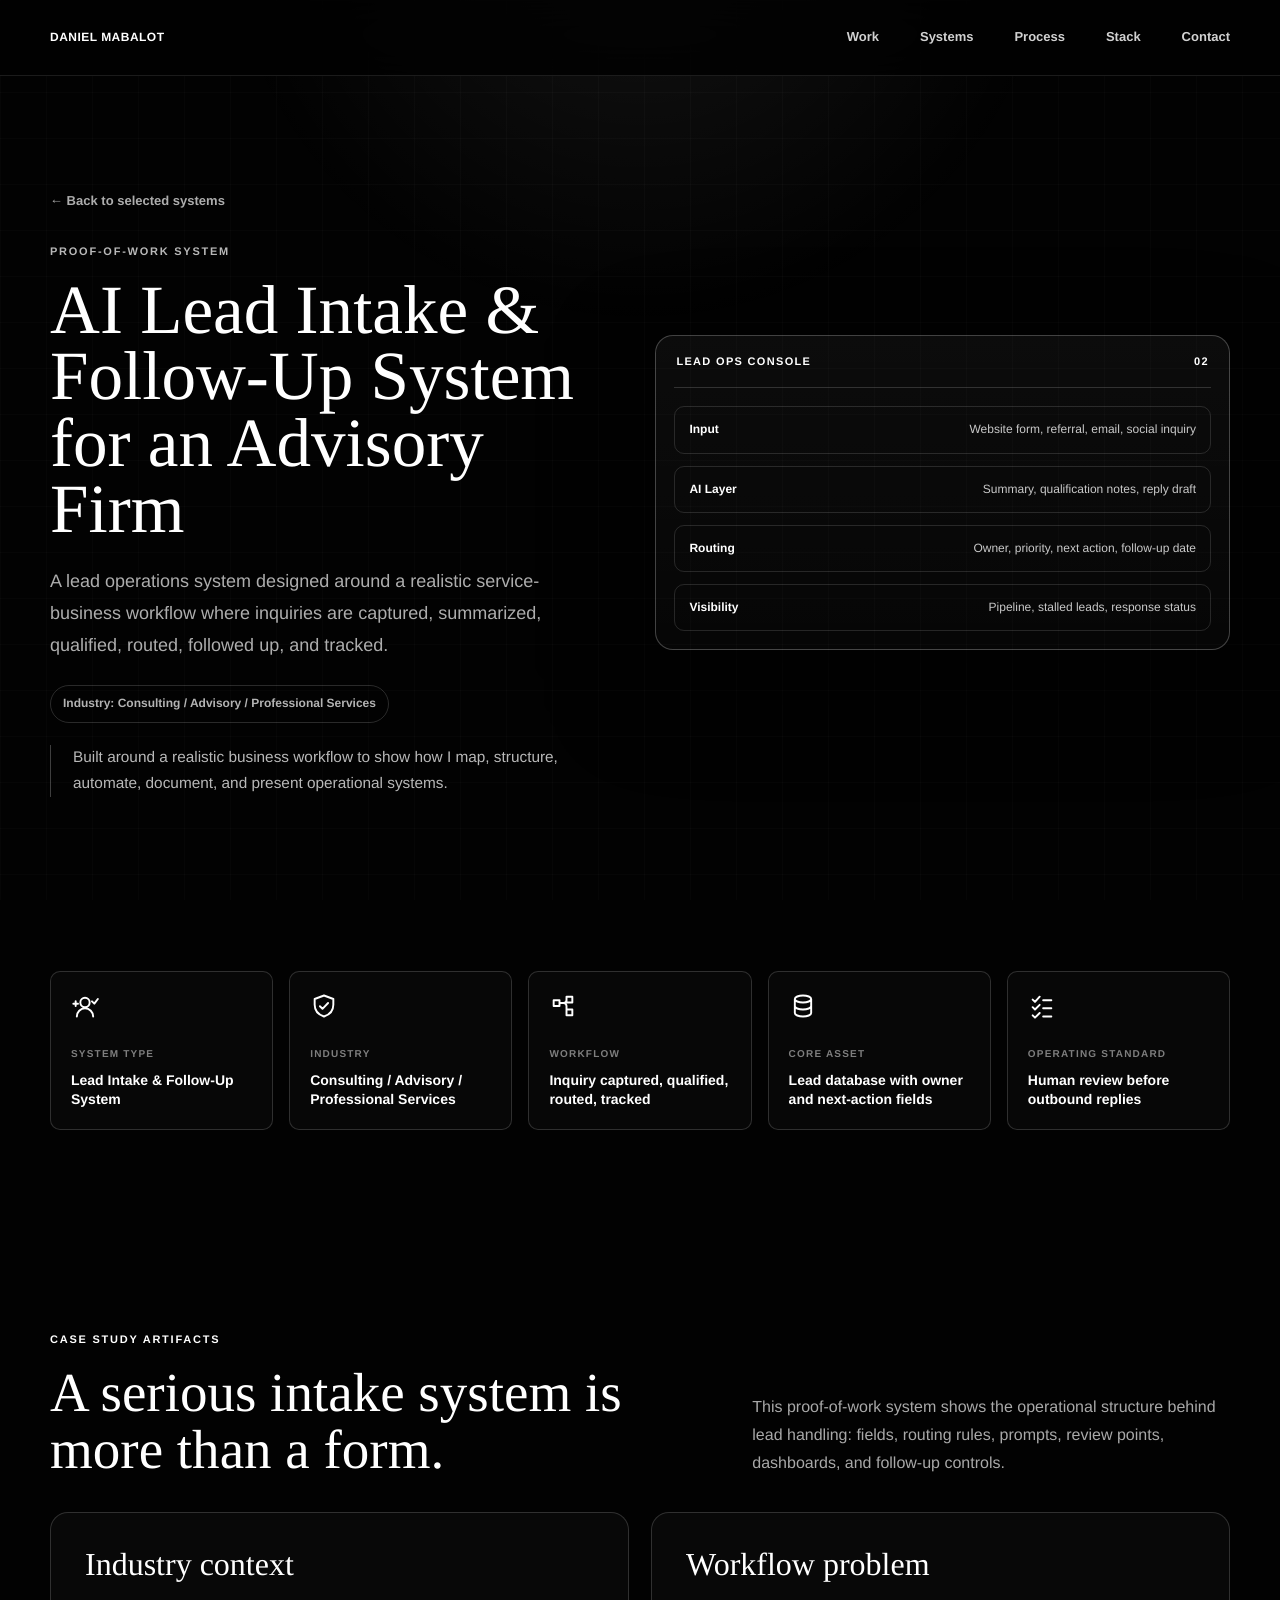
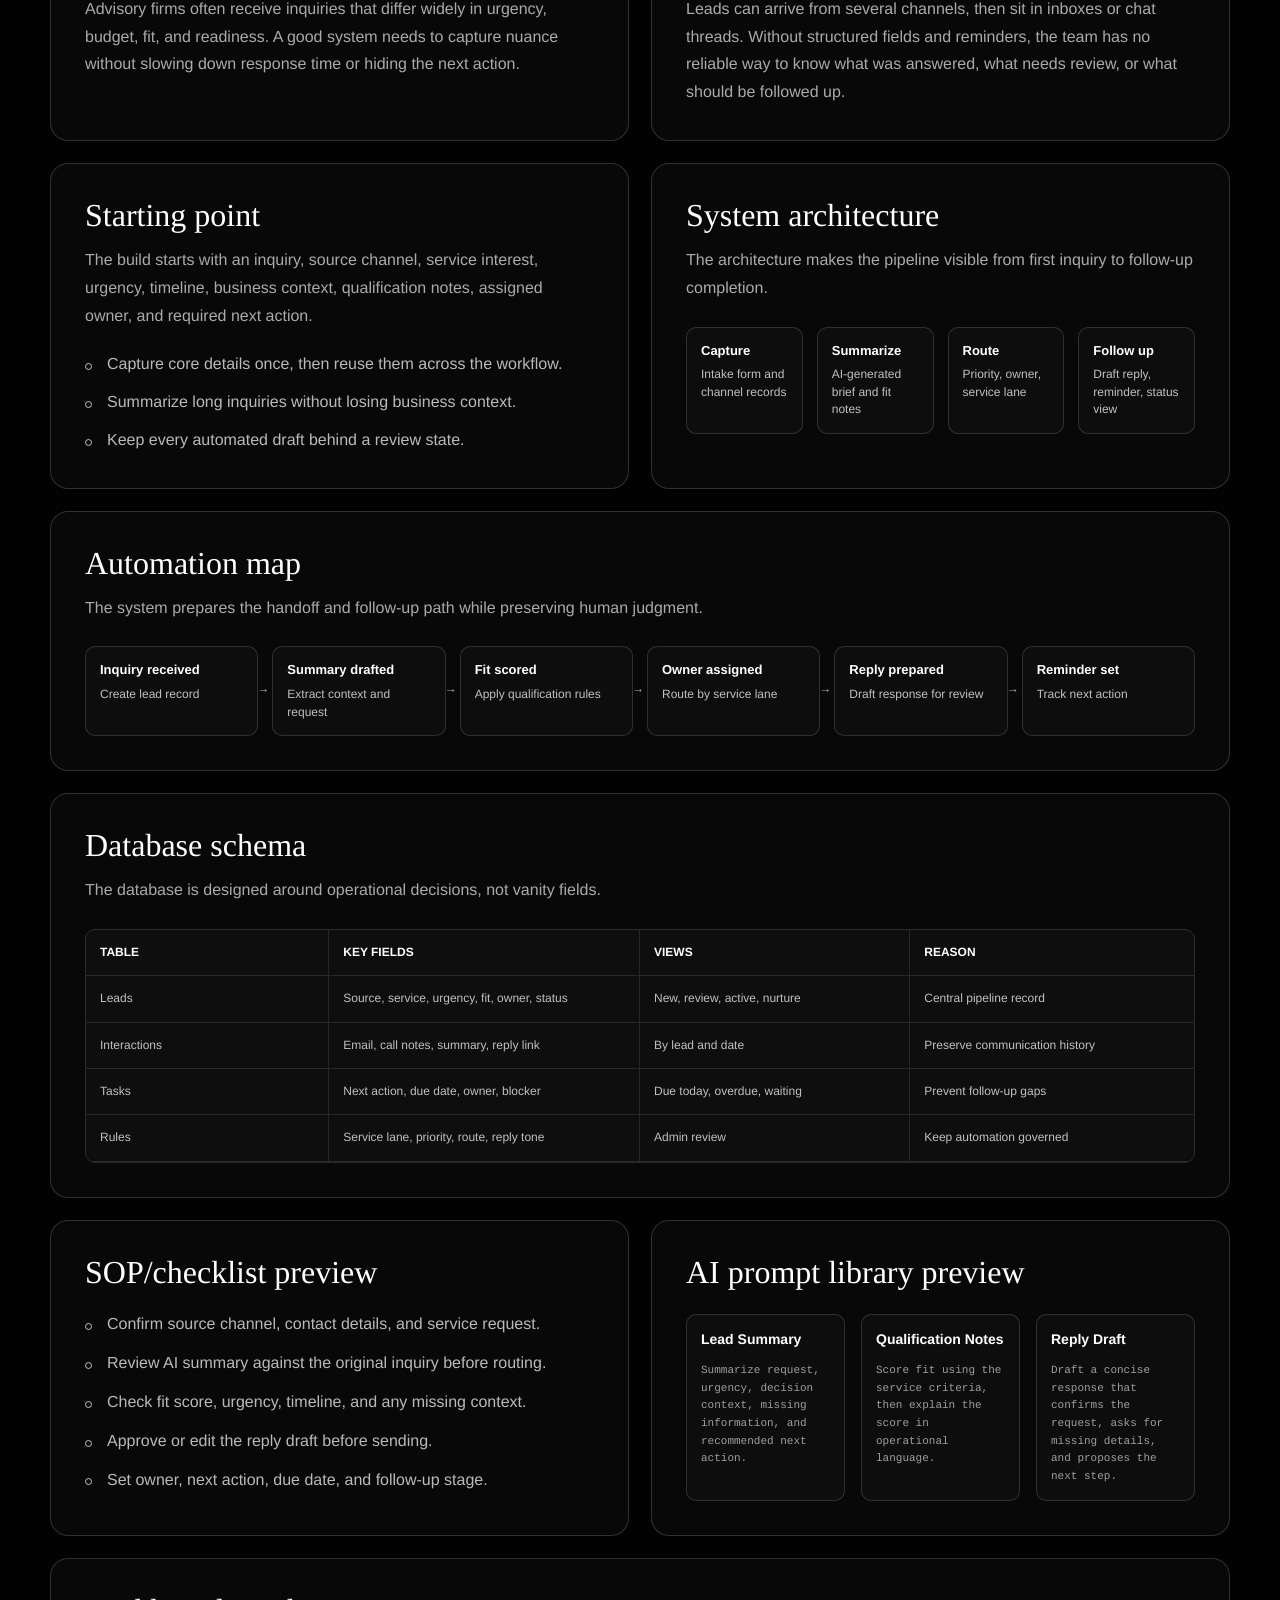
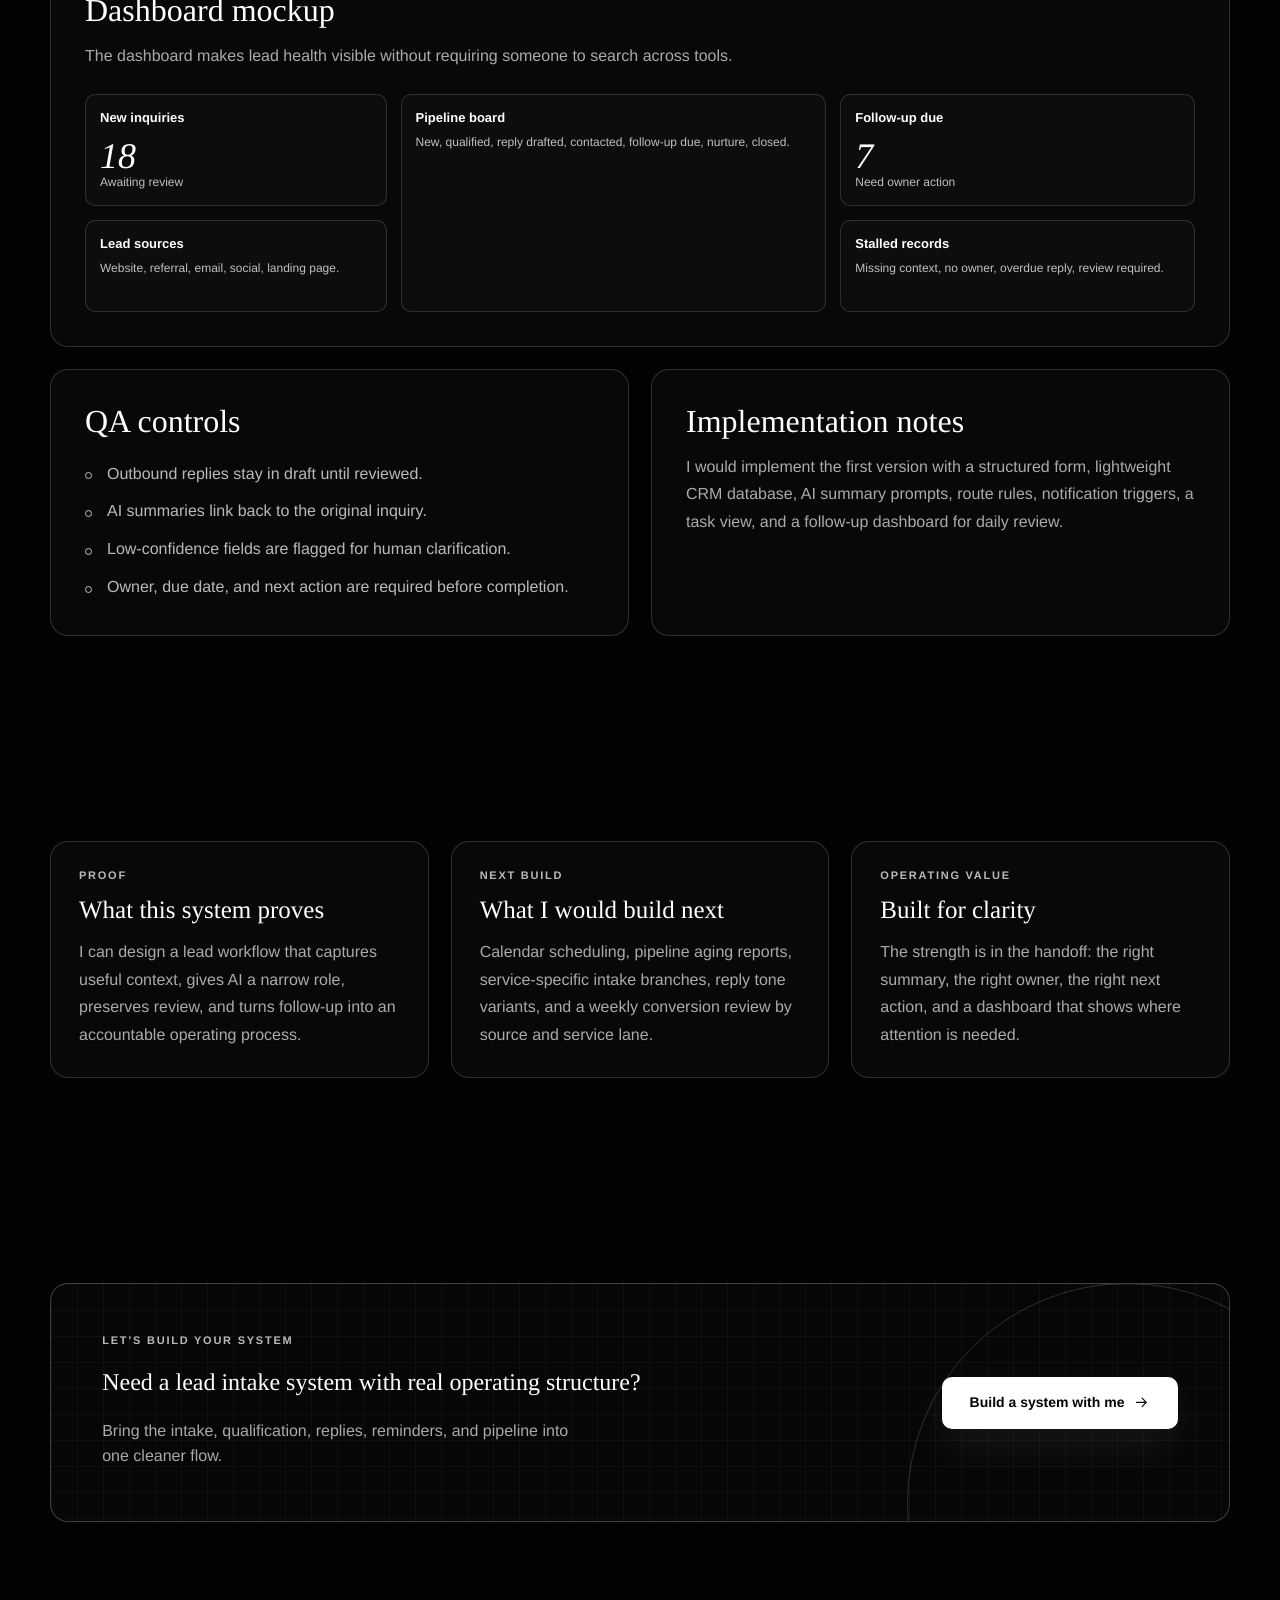
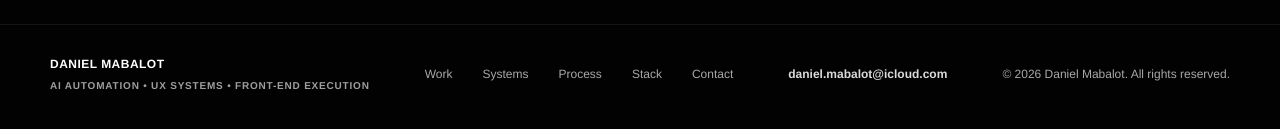
==== commit cc66221c: "Polish live portfolio site" ====
--- a/case-ai-lead-intake.html
+++ b/case-ai-lead-intake.html
@@ -5,7 +5,7 @@
     <meta name="viewport" content="width=device-width, initial-scale=1.0" />
     <meta
       name="description"
-      content="Redacted Proof-of-Work System: AI Lead Intake & Follow-Up System for an Advisory Firm by Daniel Mabalot."
+      content="Proof-of-Work System: AI Lead Intake & Follow-Up System for an Advisory Firm by Daniel Mabalot."
     />
     <title>AI Lead Intake &amp; Follow-Up System for an Advisory Firm — Daniel Mabalot</title>
     <meta name="theme-color" content="#020202" />
@@ -15,17 +15,17 @@
     <meta property="og:title" content="AI Lead Intake &amp; Follow-Up System for an Advisory Firm - Daniel Mabalot" />
     <meta
       property="og:description"
-      content="Redacted Proof-of-Work System showing a structured intake, qualification, routing, follow-up, and tracking workflow."
+      content="Proof-of-Work System showing a structured intake, qualification, routing, follow-up, and tracking workflow."
     />
-    <meta property="og:type" content="article" />
+    <meta property="og:type" content="website" />
     <meta property="og:url" content="https://dnyeldev.github.io/case-ai-lead-intake.html" />
     <meta name="twitter:card" content="summary" />
     <meta name="twitter:title" content="AI Lead Intake &amp; Follow-Up System for an Advisory Firm - Daniel Mabalot" />
     <meta
       name="twitter:description"
-      content="Redacted Proof-of-Work System showing a structured intake, qualification, routing, follow-up, and tracking workflow."
+      content="Proof-of-Work System showing a structured intake, qualification, routing, follow-up, and tracking workflow."
     />
-    <link rel="stylesheet" href="styles.css?v=20260726" />
+    <link rel="stylesheet" href="styles.css?v=20260729" />
   </head>
   <body>
     <svg class="svg-sprite" aria-hidden="true">
@@ -70,13 +70,17 @@
         <div class="container case-hero-grid">
           <div class="reveal">
             <a class="back-link" href="./#work">← Back to selected systems</a>
-            <p class="eyebrow">Redacted Proof-of-Work System</p>
+            <p class="eyebrow">Proof-of-Work System</p>
             <h1 class="case-title">AI Lead Intake &amp; Follow-Up System for an Advisory Firm</h1>
             <p class="case-subtitle">
               A lead operations system designed around a realistic service-business workflow where inquiries are
               captured, summarized, qualified, routed, followed up, and tracked.
             </p>
             <span class="proof-note">Industry: Consulting / Advisory / Professional Services</span>
+            <p class="proof-context case-proof-context">
+              Built around a realistic business workflow to show how I map, structure, automate, document, and present
+              operational systems.
+            </p>
           </div>
 
           <aside class="case-console reveal" aria-label="Lead intake console">
@@ -277,7 +281,7 @@
             <h2>Need a lead intake system with real operating structure?</h2>
             <p>Bring the intake, qualification, replies, reminders, and pipeline into one cleaner flow.</p>
           </div>
-          <a class="button button-primary" href="mailto:daniel.mabalot@icloud.com">Build a system with me <svg><use href="#icon-arrow"></use></svg></a>
+          <a class="button button-primary" href="mailto:daniel.mabalot@icloud.com?subject=AI%20Automation%20System%20Inquiry">Build a system with me <svg><use href="#icon-arrow"></use></svg></a>
         </div>
       </section>
     </main>
@@ -294,6 +298,7 @@
           <a href="./#stack">Stack</a>
           <a href="./#contact">Contact</a>
         </nav>
+        <a class="footer-email" href="mailto:daniel.mabalot@icloud.com?subject=AI%20Automation%20System%20Inquiry">daniel.mabalot@icloud.com</a>
         <p>© 2026 Daniel Mabalot. All rights reserved.</p>
       </div>
     </footer>
--- a/styles.css
+++ b/styles.css
@@ -718,6 +718,21 @@
   max-width: 560px;
 }
 
+.proof-context {
+  max-width: 840px;
+  margin-top: -18px;
+  margin-bottom: 36px;
+  border-left: 1px solid rgba(255, 255, 255, 0.24);
+  color: rgba(255, 255, 255, 0.72);
+  font-size: clamp(14px, 1.2vw, 16px);
+  line-height: 1.7;
+  padding-left: 22px;
+}
+
+.case-proof-context {
+  margin: 22px 0 0;
+}
+
 .systems-grid {
   display: grid;
   grid-template-columns: minmax(0, 1fr) minmax(0, 1fr) minmax(320px, 0.95fr);
@@ -1404,11 +1419,12 @@
 }
 
 .tool-logo-img {
-  border: 1px solid rgba(255, 255, 255, 0.16);
-  border-radius: 12px;
-  background: rgba(255, 255, 255, 0.96);
-  padding: 7px;
-  opacity: 1;
+  border: 0;
+  border-radius: 0;
+  background: transparent;
+  filter: none;
+  opacity: 0.84;
+  padding: 0;
 }
 
 .tool-logo-set {
@@ -1420,10 +1436,18 @@
   justify-content: center;
   width: 46px;
   height: 46px;
-  border: 1px solid rgba(255, 255, 255, 0.16);
-  border-radius: 12px;
-  background: rgba(255, 255, 255, 0.96);
-  padding: 5px;
+  opacity: 0.78;
+}
+
+.tool-monogram {
+  display: inline-grid;
+  place-items: center;
+  border: 1px solid rgba(255, 255, 255, 0.24);
+  border-radius: 50%;
+  color: var(--white);
+  font-size: 13px;
+  font-weight: 850;
+  letter-spacing: 0.04em;
 }
 
 .tool-logo-mini {
@@ -1523,6 +1547,7 @@
   display: flex;
   align-items: center;
   justify-content: space-between;
+  flex-wrap: wrap;
   gap: 28px;
   color: rgba(255, 255, 255, 0.66);
   font-size: 12px;
@@ -1544,6 +1569,15 @@
 .footer-inner nav {
   display: flex;
   gap: 30px;
+}
+
+.footer-email {
+  color: rgba(255, 255, 255, 0.86);
+  font-weight: 760;
+}
+
+.footer-email:hover {
+  color: var(--white);
 }
 
 .footer-name {
@@ -2085,6 +2119,7 @@
     left: 16px;
     right: 16px;
     top: calc(var(--header-height) + 12px);
+    z-index: 120;
     display: grid;
     gap: 0;
     border: 1px solid var(--border-dark);
@@ -2280,6 +2315,80 @@
     width: min(100% - 28px, var(--container));
   }
 
+  .proof-context {
+    margin-top: -10px;
+    margin-bottom: 30px;
+    padding-left: 16px;
+  }
+
+  .system-console {
+    max-width: 100%;
+  }
+
+  .console-topbar {
+    padding: 16px;
+    font-size: 11px;
+  }
+
+  .console-section-title,
+  .system-console .panel-label {
+    font-size: 11px;
+  }
+
+  .console-section-title {
+    padding: 18px 16px 12px;
+  }
+
+  .console-pipeline {
+    grid-template-columns: 1fr;
+    gap: 10px;
+    padding: 0 16px 20px;
+  }
+
+  .console-pipeline > div {
+    grid-template-columns: auto minmax(0, 1fr);
+    align-items: center;
+    justify-items: start;
+    min-height: auto;
+    padding: 14px;
+    text-align: left;
+  }
+
+  .console-pipeline svg {
+    grid-row: 1 / span 2;
+    width: 22px;
+    height: 22px;
+    margin: 0 4px 0 0;
+  }
+
+  .console-pipeline strong {
+    font-size: 13px;
+  }
+
+  .console-pipeline span {
+    font-size: 12px;
+  }
+
+  .database-panel {
+    display: none;
+  }
+
+  .console-panel {
+    min-height: auto;
+    padding: 18px 16px;
+  }
+
+  .status-line,
+  .prompt-list span,
+  .report-preview span {
+    font-size: 12px;
+  }
+
+  .status-line strong,
+  .report-preview strong {
+    font-size: 12px;
+  }
+
   .process-row {
     grid-template-columns: 1fr;
   }
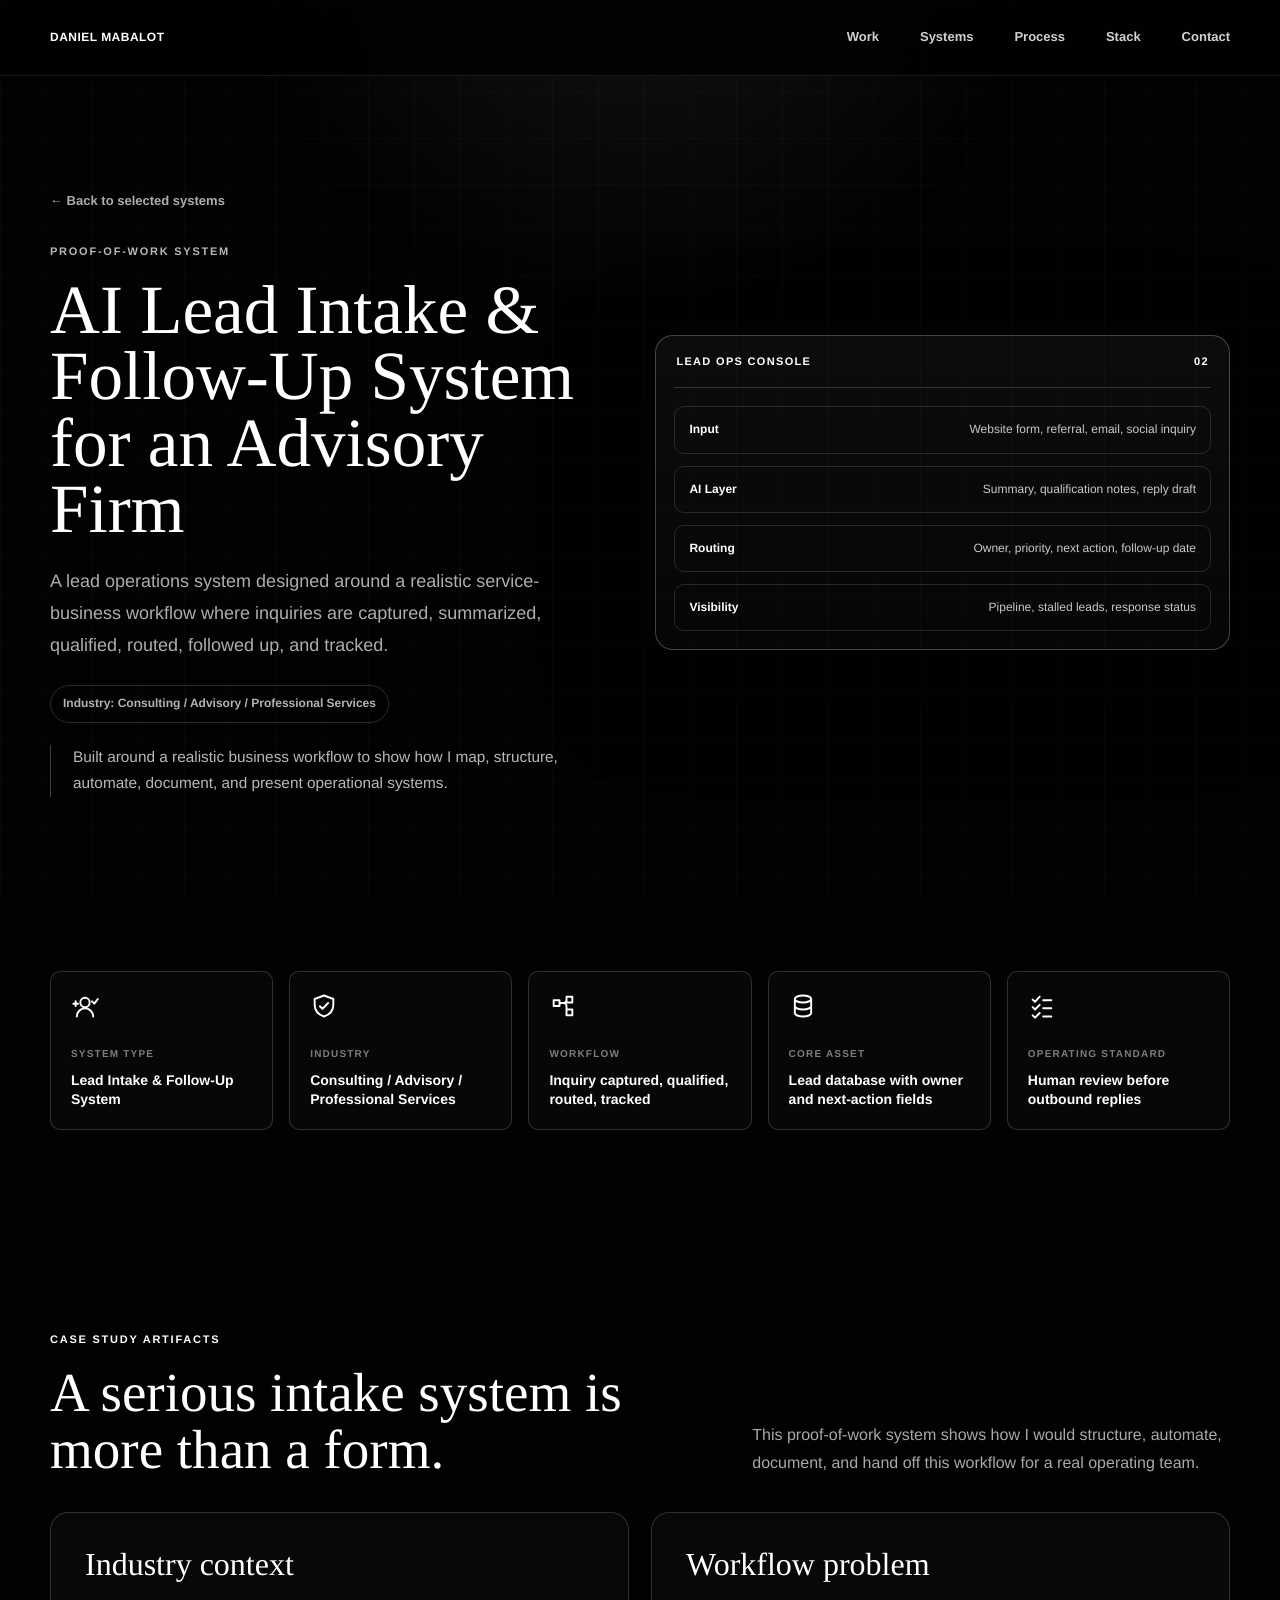
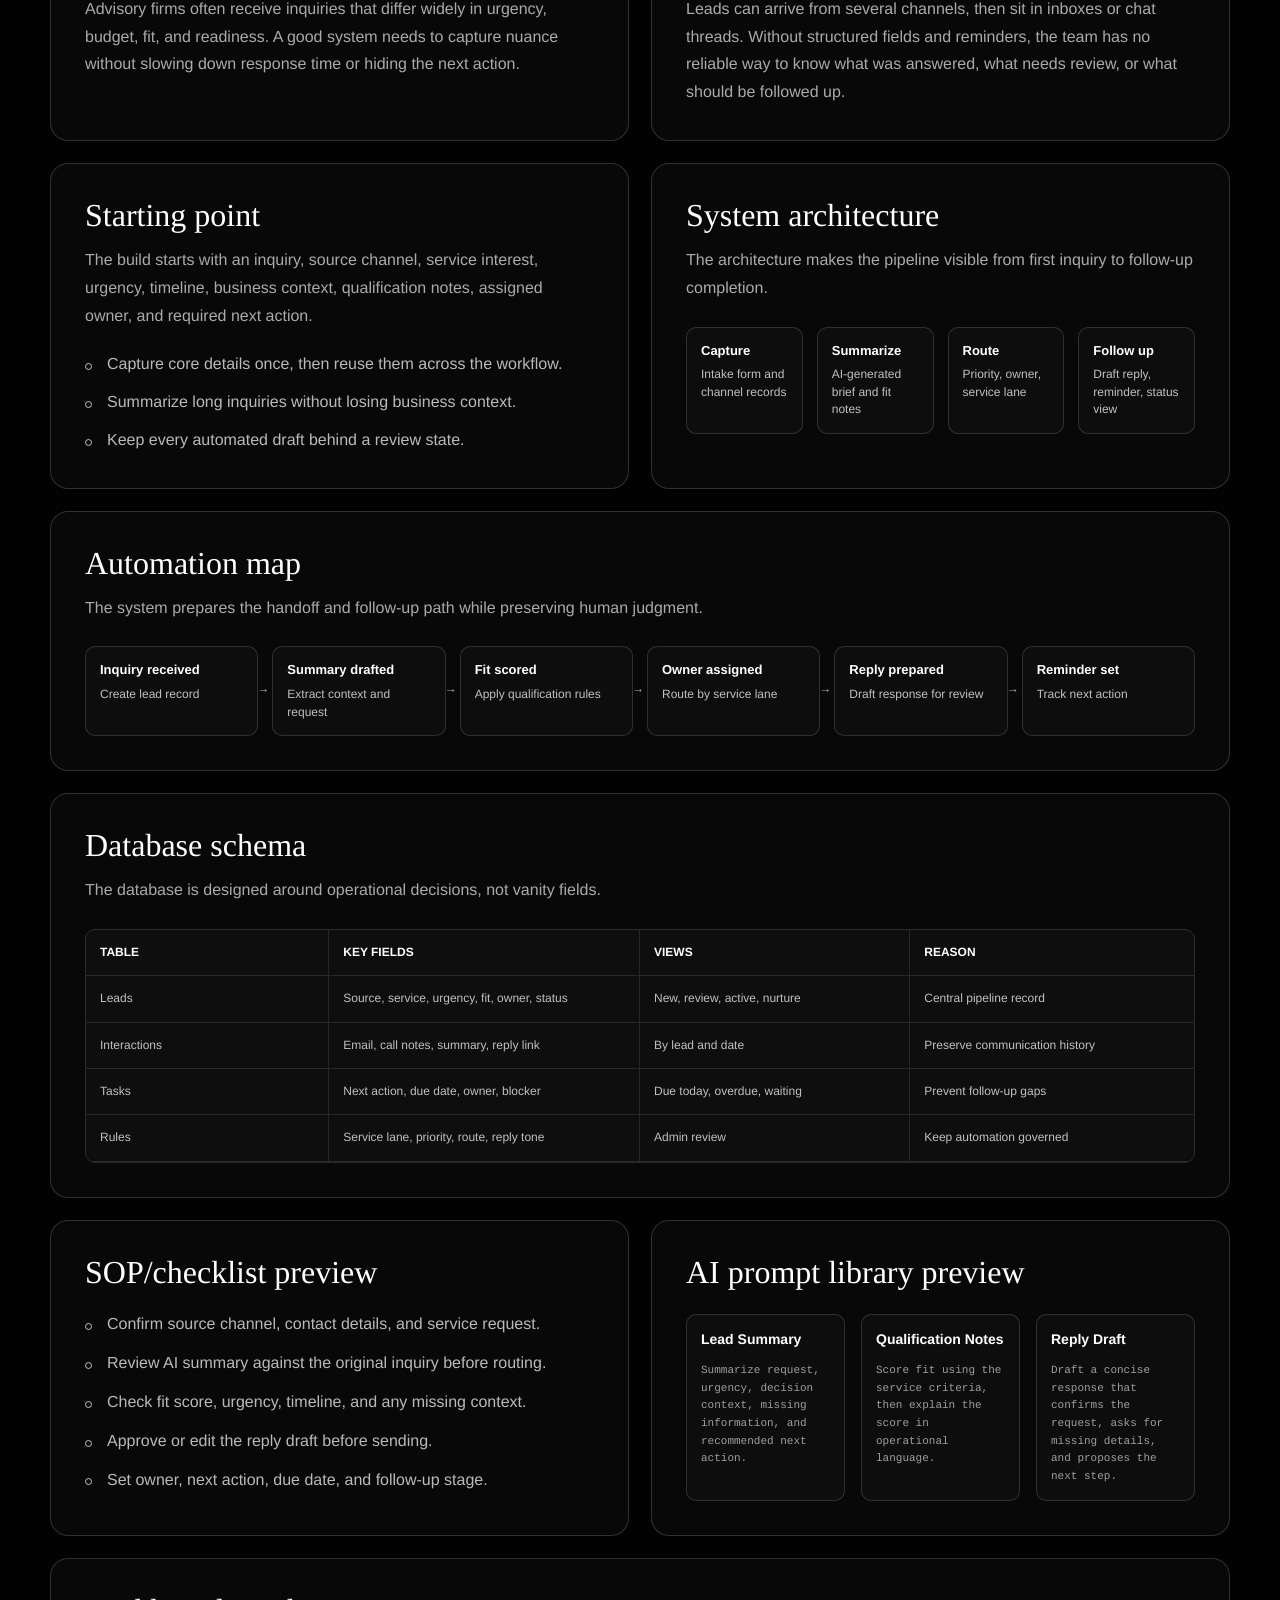
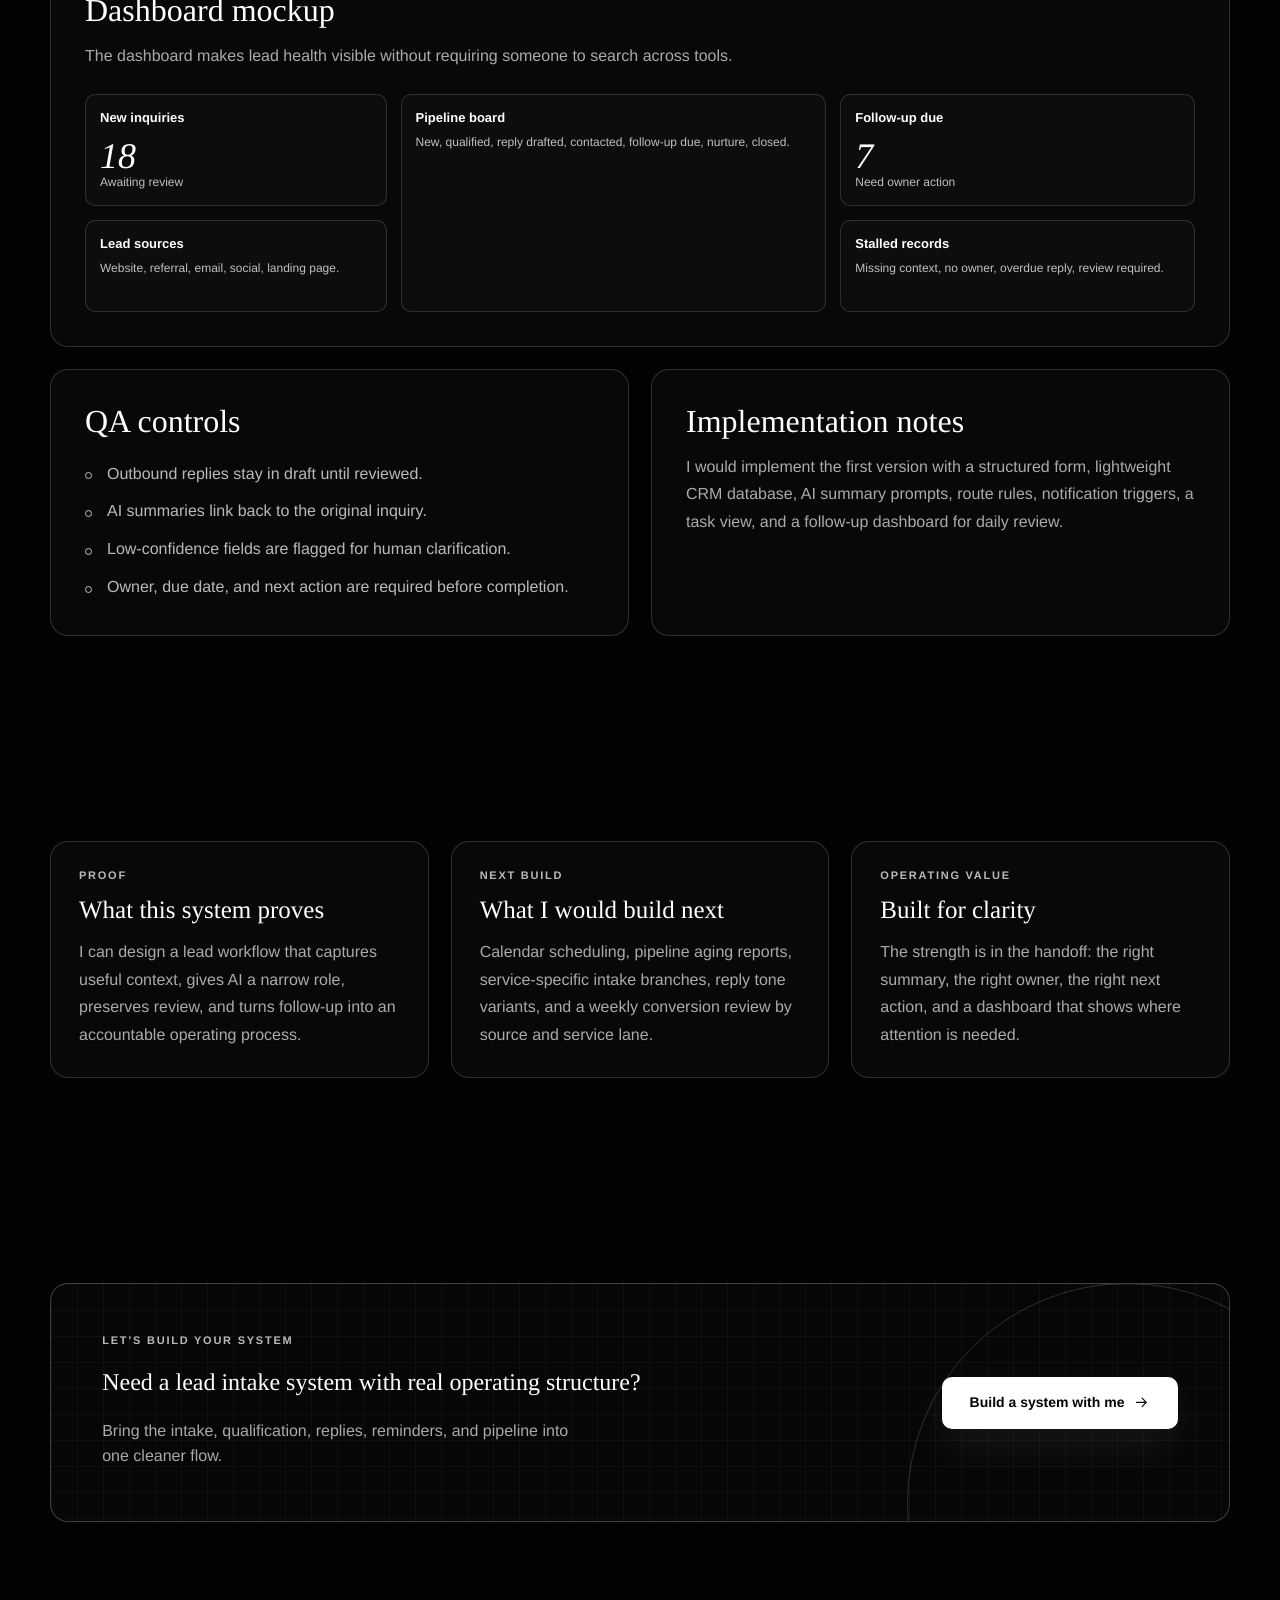
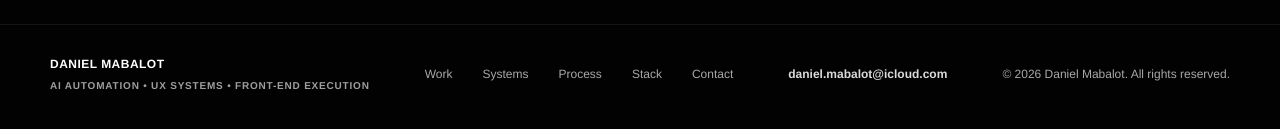
==== commit c4e9bcb7: "Final portfolio copy polish" ====
--- a/case-ai-lead-intake.html
+++ b/case-ai-lead-intake.html
@@ -19,7 +19,7 @@
     />
     <meta property="og:type" content="website" />
     <meta property="og:url" content="https://dnyeldev.github.io/case-ai-lead-intake.html" />
-    <meta name="twitter:card" content="summary" />
+    <meta name="twitter:card" content="summary_large_image" />
     <meta name="twitter:title" content="AI Lead Intake &amp; Follow-Up System for an Advisory Firm - Daniel Mabalot" />
     <meta
       name="twitter:description"
@@ -112,8 +112,7 @@
             <h2 class="case-section-title reveal">A serious intake system is more than a form.</h2>
           </div>
           <p class="reveal">
-            This proof-of-work system shows the operational structure behind lead handling: fields, routing rules,
-            prompts, review points, dashboards, and follow-up controls.
+            This proof-of-work system shows how I would structure, automate, document, and hand off this workflow for a real operating team.
           </p>
         </div>
 
@@ -298,7 +297,7 @@
           <a href="./#stack">Stack</a>
           <a href="./#contact">Contact</a>
         </nav>
-        <a class="footer-email" href="mailto:daniel.mabalot@icloud.com?subject=AI%20Automation%20System%20Inquiry">daniel.mabalot@icloud.com</a>
+        <a class="footer-email" href="mailto:daniel.mabalot@icloud.com">daniel.mabalot@icloud.com</a>
         <p>© 2026 Daniel Mabalot. All rights reserved.</p>
       </div>
     </footer>
